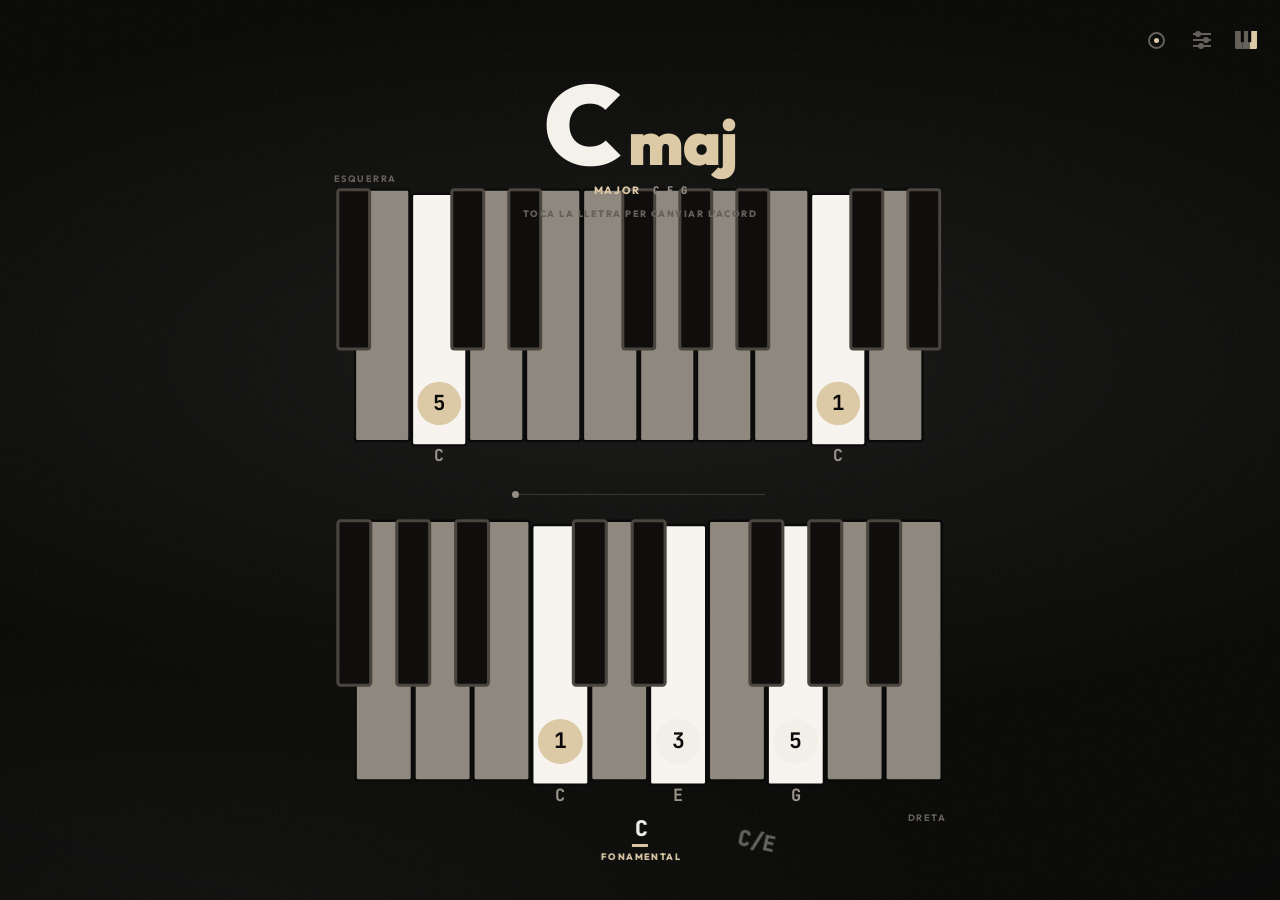
==== index.html @ fb9fd5aa "Add files via upload" ====
<!DOCTYPE html>
<html lang="ca" style="background:#060605">
<head>
<meta charset="utf-8">
<meta name="viewport" content="width=device-width, initial-scale=1, maximum-scale=1, user-scalable=no, viewport-fit=cover">
<meta name="theme-color" content="#060605">
<meta name="color-scheme" content="dark">
<meta name="description" content="Formes d'acords per a guitarra i piano, amb digitació de les dues mans. Pensat per practicar al mòbil.">
<meta name="mobile-web-app-capable" content="yes">
<meta name="apple-mobile-web-app-capable" content="yes">
<meta name="apple-mobile-web-app-title" content="Acords">
<meta name="format-detection" content="telephone=no">
<meta name="apple-mobile-web-app-status-bar-style" content="black-translucent">
<title>Acords · guitarra i piano</title>
<link rel="manifest" href="manifest.webmanifest">
<link rel="preconnect" href="https://fonts.googleapis.com">
<link rel="preconnect" href="https://fonts.gstatic.com" crossorigin>
<link rel="stylesheet" href="https://fonts.googleapis.com/css2?family=Outfit:wght@500;700;800;900&family=Fraunces:opsz,wght@9..144,600;9..144,700;9..144,900&family=Instrument+Serif:ital@0;1&family=JetBrains+Mono:wght@500;700;800&display=swap">
<link rel="icon" href="icon.svg" type="image/svg+xml">
<link rel="apple-touch-icon" href="apple-touch-icon.png">
<link rel="stylesheet" href="css/practice.css?v=65">
</head>
<body>

<div id="app"></div>

<script src="js/theory.js?v=65"></script>
<script src="js/audio.js?v=65"></script>
<script src="js/piano.js?v=65"></script>
<script src="js/fretboard.js?v=65"></script>
<script src="js/shapes.js?v=65"></script>
<script src="js/config.js?v=65"></script>
<script src="js/tools.js?v=65"></script>
<script src="js/practice.js?v=65"></script>
<script>
Config.load('data/chords.json?v=65').then(function () {
  Practice.start();
}).catch(function (err) {
  var msg = String(err && err.message ? err.message : err);
  var hint = location.protocol === 'file:'
    ? 'Estàs obrint el fitxer directament: les dades només carreguen servides per http. Engega un servidor local (python -m http.server) o puja-ho a GitHub Pages.'
    : 'Revisa data/chords.json: segurament hi ha un error de sintaxi a la darrera edició.';
  document.getElementById('app').innerHTML =
    '<div class="boot-error"><b>No s\'han pogut carregar els acords</b><span>' +
    msg.replace(/</g, '&lt;') + '</span><em>' + hint + '</em></div>';
});
</script>
<script>
/* L'app sencera fora de linia. Quan hi ha versio nova esperant, surt
   un avis petit; en tocar-lo, el relleu i recarrega. */
if ('serviceWorker' in navigator) {
  navigator.serviceWorker.register('sw.js').then(function (reg) {
    function offer(w) {
      if (!w) { return; }
      var pill = document.createElement('button');
      pill.className = 'update-pill';
      pill.type = 'button';
      pill.textContent = 'versi\u00f3 nova \u00b7 toca per actualitzar';
      pill.onclick = function () { w.postMessage('skip'); };
      document.body.appendChild(pill);
    }
    offer(reg.waiting);
    reg.addEventListener('updatefound', function () {
      var w = reg.installing;
      if (!w) { return; }
      w.addEventListener('statechange', function () {
        if (w.state === 'installed' && navigator.serviceWorker.controller) { offer(w); }
      });
    });
  }).catch(function () { /* file:// o navegador vell: res */ });
  var reloading = false;
  navigator.serviceWorker.addEventListener('controllerchange', function () {
    if (reloading) { return; }
    reloading = true;
    location.reload();
  });
}
</script>
</body>
</html>
---- css/practice.css ----
/* ============================================================
   Acords - guitarra i piano.
   Outfit en negre (900) per a l'acord, JetBrains Mono per a les
   xifres. Tipografia sobre vidre, cap caixa.

   El fons és llis: un sol negre, amb una mica més de llum al centre
   i prou. Cap vidre, cap ombra, cap costura entre seccions.

   Sistema: dos micro-rètols (58/66 per mil de rem, tracking .16em),
   beix només per a l'extensió, l'accent i allò triat.
   ============================================================ */

:root {
  --bg:    #060605;   /* el fons de tot, el pla més llunyà */
  --plane: #060605;   /* el pla que llisca: el mateix negre llis */
  --line:  #3A3733;   /* tics i punts apagats */
  --text:  #F4F1EB;
  --beige: #DCC9A6;
  --ok:    #93B478;   /* el verd d'encertar, nomes a l'oida */
  --muted: #948D83;
  --dim:   #66605A;

  --top-h: 196px;
  --pad:   14px;

  --sans:  "Outfit", system-ui, -apple-system, "Segoe UI", Roboto, sans-serif;
  --w-big:  900;   /* l'acord, la xifra de tempo, la nota de l'afinador */
  --w-caps: 800;   /* els micro-retols */
  --tight: -.03em;
  --wh-w:  118px;  /* l'ample d'una peca de la roda */
  --mono:  "JetBrains Mono", ui-monospace, "SFMono-Regular", Consolas, monospace;
}

/* ---------------- les tres lletres ----------------
   Nomes canvia la familia i el seu pes propi: Fraunces te un 900 de
   debo i Instrument Serif nomes te una regular, i posar-li negreta
   sintetica la desmuntaria. */
:root[data-font="fraunces"] {
  --sans: "Fraunces", Georgia, "Times New Roman", serif;
  --w-big: 900; --w-caps: 700; --tight: -.02em;
}
:root[data-font="instrument"] {
  --sans: "Instrument Serif", Georgia, "Times New Roman", serif;
  --w-big: 400; --w-caps: 400; --tight: -.01em;
}
:root[data-font="instrument"] .chord-name,
:root[data-font="instrument"] .wh-item b,
:root[data-font="instrument"] .mn-bpm,
:root[data-font="instrument"] .tuner-note { letter-spacing: var(--tight); }
:root[data-font="instrument"] .micro,
:root[data-font="instrument"] .kb-head span,
:root[data-font="instrument"] .wh-item span { letter-spacing: .2em; }

/* ---------------- mode clar ----------------
   Els mateixos papers, girats: paper calid, tinta negra i l'accent
   passa a ocre perque un beix clar no es llegiria sobre blanc. */
:root[data-theme="light"] {
  --bg:    #F4F1EB;
  --plane: #F4F1EB;
  --line:  #C7BFAF;
  --text:  #141210;
  --beige: #B08B3C;
  --ok:    #4F7A3C;
  --muted: #6E675C;
  --dim:   #9A9081;
}
:root[data-theme="light"] #app::before {
  background:
    radial-gradient(115% 62% at 50% 40%, rgba(255, 255, 255, .8), transparent 66%),
    radial-gradient(85% 48% at 16% 102%, rgba(255, 255, 255, .45), transparent 70%);
}
:root[data-theme="light"] #app::after {
  background:
    url("data:image/svg+xml,%3Csvg xmlns='http://www.w3.org/2000/svg' width='240' height='240'%3E%3Cfilter id='g'%3E%3CfeTurbulence type='fractalNoise' baseFrequency='.8' numOctaves='2' stitchTiles='stitch'/%3E%3CfeColorMatrix values='0 0 0 0 0 0 0 0 0 0 0 0 0 0 0 0 0 0 .05 0'/%3E%3C/filter%3E%3Crect width='240' height='240' filter='url(%23g)'/%3E%3C/svg%3E") repeat left top / 240px 240px,
    radial-gradient(135% 105% at 50% 46%, transparent 55%, rgba(31, 27, 21, .085) 100%);
}
:root[data-theme="light"] .sheet-backdrop { background: rgba(244, 241, 235, .8); }

* { box-sizing: border-box; }
::selection { background: var(--beige); color: #060605; }

html, body { height: 100%; margin: 0; overflow: hidden; }

body {
  background: var(--bg);
  color: var(--text);
  font-family: var(--sans);
  font-size: 16px;
  line-height: 1.4;
  -webkit-text-size-adjust: 100%;
  -webkit-tap-highlight-color: transparent;
  overscroll-behavior: none;
}

button {
  font-family: inherit;
  touch-action: manipulation;
  -webkit-user-select: none;
  user-select: none;
}
:focus-visible { outline: 2px solid var(--beige); outline-offset: 2px; }

#app {
  position: relative;
  height: 100vh;
  height: 100dvh;
  overflow: hidden;
  background: var(--bg);
}
/* La profunditat la fa la llum, no el color: una llum principal alta,
   un contrallum tenue baix, i les vores que cauen a fosc. Tot mate. */
#app::before {
  content: "";
  position: absolute; inset: 0; z-index: 0;
  background:
    radial-gradient(115% 62% at 50% 40%, rgba(255, 255, 255, .065), transparent 66%),
    radial-gradient(85% 48% at 16% 102%, rgba(255, 255, 255, .03), transparent 70%);
  pointer-events: none;
}
#app::after {
  content: "";
  position: absolute; inset: 0; z-index: 0;
  /* el gra fa el mate de debo: sense ell, el negre es un degradat digital */
  background:
    url("data:image/svg+xml,%3Csvg xmlns='http://www.w3.org/2000/svg' width='240' height='240'%3E%3Cfilter id='g'%3E%3CfeTurbulence type='fractalNoise' baseFrequency='.8' numOctaves='2' stitchTiles='stitch'/%3E%3CfeColorMatrix values='0 0 0 0 1 0 0 0 0 1 0 0 0 0 1 0 0 0 .045 0'/%3E%3C/filter%3E%3Crect width='240' height='240' filter='url(%23g)'/%3E%3C/svg%3E") repeat left top / 240px 240px,
    radial-gradient(135% 105% at 50% 46%, transparent 52%, rgba(0, 0, 0, .5) 100%);
  pointer-events: none;
}

/* ---------------- el plano deslizante ---------------- */
.deck {
  position: absolute; inset: 0;
  display: flex;
  overflow-x: auto; overflow-y: hidden;
  scroll-snap-type: x mandatory;
  overscroll-behavior-x: contain;
  scrollbar-width: none;
}
.deck::-webkit-scrollbar { display: none; }

.panel {
  position: relative;
  flex: 0 0 100%;
  height: 100%;
  overflow: hidden;                 /* dentro no se hace scroll: todo cabe */
  scroll-snap-align: center;
  background: transparent;          /* el fons llis de sota es veu i prou */
}
.panel-inner {
  position: relative;
  height: 100%;
  display: flex; flex-direction: column; justify-content: center; gap: 8px;
  padding: calc(var(--top-h) + 8px) var(--pad) calc(38px + env(safe-area-inset-bottom));
}
/* l'escenari: els diagrames. La roda va just a sota, dins la seccio,
   i sense arribar mai a la vora de baix */
.stage {
  flex: 1 1 auto; min-height: 0;
  display: flex; flex-direction: column; justify-content: center; gap: 8px;
}
.wheel-host { flex: none; padding-top: 14px; transition: opacity .22s ease; }
#app.deck-moving .wheel-host { opacity: 0; }

/* entrar l'acord: un fil entre els dos pianos. Arrossega i tu
   decideixes quan entra cada nota; enrere, surten. Continu i
   dissimulat: res no crida fins que el fas servir. */
.arp-host { flex: none; display: flex; justify-content: center; }
.arp { width: 100%; display: flex; justify-content: center; }
.arp-track {
  position: relative;
  width: min(250px, 68%); height: 34px;
  cursor: ew-resize;
  touch-action: none;
}
.arp-track::before {
  content: ""; position: absolute; left: 0; right: 0; top: 50%; height: 1px;
  background: var(--line);
}
.arp-fill {
  position: absolute; left: 0; top: 50%; height: 2px; margin-top: -0.5px;
  width: 0; background: var(--beige);
}
.arp-thumb {
  position: absolute; left: 0; top: 50%;
  width: 7px; height: 7px; margin: -3.5px 0 0 -3.5px;
  border-radius: 50%; background: var(--muted);
}
.arp-track:active .arp-thumb { background: var(--beige); }
.panel-inner > * { position: relative; z-index: 1; }

/* ---------------- capas fijas ---------------- */
.pinned {
  position: absolute; left: 0; right: 0; z-index: 5;
  pointer-events: none;
  transition: opacity .32s ease, filter .32s ease;
}
.pinned-inner { position: relative; z-index: 1; pointer-events: auto; }

.pinned-top { top: 0; }
.pinned-top .pinned-inner {
  position: relative;
  padding: calc(74px + env(safe-area-inset-top)) var(--pad) 14px;
  text-align: center;
}

/* practica d'oida: un anell amb el punt al mig */
.train-btn {
  position: absolute; top: calc(20px + env(safe-area-inset-top)); right: 104px;
  width: 40px; height: 40px;
  display: flex; align-items: center; justify-content: center;
  appearance: none; border: 0; background: none; cursor: pointer; padding: 0;
}
.train-btn i {
  position: relative;
  width: 17px; height: 17px; border-radius: 50%;
  border: 2px solid var(--dim);
}
.train-btn i::after {
  content: ""; position: absolute; inset: 4px;
  border-radius: 50%; background: var(--beige);
}
.train-btn:active i { border-color: var(--beige); }

/* ajustos: un mesclador petit, tres linies amb el seu boto */
.look-btn {
  position: absolute; top: calc(20px + env(safe-area-inset-top)); right: 58px;
  width: 40px; height: 40px;
  display: flex; flex-direction: column; align-items: center; justify-content: center;
  gap: 4px;
  appearance: none; border: 0; background: none; cursor: pointer; padding: 0;
}
.look-btn i {
  position: relative;
  width: 18px; height: 2px; background: var(--dim);
}
.look-btn i::after {
  content: ""; position: absolute; top: -2px;
  width: 6px; height: 6px; border-radius: 50%;
  background: var(--dim);
}
.look-btn i:nth-child(1)::after { left: 2px; }
.look-btn i:nth-child(2)::after { left: 10px; }
.look-btn i:nth-child(3)::after { left: 5px; }
.look-btn:active i, .look-btn:active i::after { background: var(--beige); }

/* la icona del pianet lliure: tres tecles, com la de l'app */
.piano-btn {
  position: absolute; top: calc(20px + env(safe-area-inset-top)); right: 12px;
  width: 44px; height: 40px;
  display: flex; align-items: center; justify-content: center;
  appearance: none; border: 0; background: none; cursor: pointer; padding: 0;
}
.piano-btn svg { width: 22px; height: 18.3px; display: block; }
.piano-btn .k-w { fill: var(--dim); }
.piano-btn .k-on { fill: var(--beige); }
.piano-btn .k-b { fill: var(--bg); }
.piano-btn .k-seam { fill: var(--bg); opacity: .5; }
.piano-btn:active .k-w { fill: var(--text); }


/* ---------------- el acorde, que es el mando ---------------- */
.chord-name {
  display: flex; align-items: baseline; justify-content: center; gap: .05em;
  margin: 0;
  font-size: clamp(4.2rem, 26vw, 7rem);
  font-weight: var(--w-big); line-height: .9; letter-spacing: -.03em;
}
.tok {
  position: relative;
  appearance: none; background: none; border: 0; padding: 0 2px;
  font: inherit; letter-spacing: inherit; color: var(--text);
  cursor: pointer;
}
/* la fundamental en blanco, la extensión en beige: cada pieza abre su panel */
.tok-root { color: var(--text); }
.tok-ext { color: var(--beige); font-size: .56em; letter-spacing: -.03em; }
.tok::after {
  content: "";
  position: absolute; left: 2px; right: 2px; bottom: .1em; height: 3px;
  background: currentColor; opacity: 0;
  transform: scaleX(.3); transform-origin: center;
  transition: opacity .18s ease, transform .18s ease;
}
.tok.active::after { opacity: .95; transform: scaleX(1); }

.chord-line {
  display: flex; align-items: center; justify-content: center; gap: 10px;
  margin: 8px 0 0;
  font-size: .66rem; font-weight: var(--w-caps); letter-spacing: .16em; text-transform: uppercase;
  color: var(--beige);
}
/* la paraula del tipus és el mando de l'extensió, sempre */
.line-ext {
  appearance: none; border: 0; background: none; cursor: pointer;
  padding: 6px 2px; margin: -6px 0;
  font: inherit; letter-spacing: inherit; text-transform: inherit;
  color: var(--beige);
  border-bottom: 2px solid transparent;
}
.line-ext { padding-bottom: 4px; }
.line-ext.active { border-bottom-color: var(--beige); }
.chord-line em {
  font-style: normal; font-family: var(--mono); font-weight: var(--w-caps);
  letter-spacing: .1em; text-transform: none; color: var(--muted);
}

/* el rètol d'estrena: fins al primer canvi d'acord */
.coach {
  margin-top: 10px;
  font-size: .58rem; font-weight: var(--w-caps); letter-spacing: .16em; text-transform: uppercase;
  color: var(--dim);
  animation: coach-in 1s ease .8s both;
}
@keyframes coach-in { from { opacity: 0; } to { opacity: 1; } }

/* ---------------- diagramas ---------------- */
.diagram { flex: 1 1 auto; min-height: 0; display: flex; justify-content: center; }
.diagram svg { width: 100%; height: 100%; }
.diagram.narrow { max-width: 420px; margin: 0 auto; }

.empty {
  flex: 1 1 auto; display: flex; flex-direction: column; justify-content: center;
  align-items: center; gap: 10px; text-align: center;
}
.empty b {
  font-size: .66rem; font-weight: var(--w-caps); letter-spacing: .16em; text-transform: uppercase;
  color: var(--beige);
}
.empty span { font-size: .82rem; color: var(--dim); max-width: 260px; }

/* un teclado por mano */
/* la caja del dibujo ya lleva su proporción exacta, así que el bloque
   se ajusta al contenido y los dos teclados quedan juntos en el centro */
.kb { flex: 0 0 auto; display: flex; flex-direction: column; gap: 2px; }
/* cada mano se rotula en su lado, como está en el teclado de verdad:
   la izquierda a la izquierda y la derecha a la derecha */
.kb-head {
  flex: none; display: flex;
  font-size: .58rem; font-weight: 700; letter-spacing: .16em; text-transform: uppercase;
  color: var(--dim);
}
.kb-head.kb-r { justify-content: flex-end; }
.kb-head.kb-l { justify-content: flex-start; }

/* ---------------- posición / inversión ---------------- */
.wheel {
  display: flex; align-items: flex-start;
  width: 100%;
  overflow-x: auto; overflow-y: hidden;
  scroll-snap-type: x mandatory;
  overscroll-behavior-x: contain;
  scrollbar-width: none;
  /* el gest de la roda es de la roda: nomes pan horitzontal, amb un
     coixi interior perque el limit fisic no coincideixi mai amb una
     peca (al limit es on el navegador cedeix el gest a la pagina) */
  touch-action: pan-x;
  padding: 2px calc(50% - var(--wh-w) / 2 + 46px) 0;
  /* les vores es fonen: se'n va abans de sortir */
  -webkit-mask-image: linear-gradient(90deg, transparent, #000 16%, #000 84%, transparent);
  mask-image: linear-gradient(90deg, transparent, #000 16%, #000 84%, transparent);
}
.wheel::-webkit-scrollbar { display: none; }

.wh-item {
  flex: 0 0 var(--wh-w); width: var(--wh-w);
  scroll-snap-align: center;
  appearance: none; border: 0; background: none; cursor: pointer; padding: 0;
  display: flex; flex-direction: column; align-items: center; gap: 11px;
  color: var(--text);
  transform-origin: 50% 560px;  /* el centre del dial, ben avall */
  will-change: transform, opacity;
}
.wh-item b {
  font-family: var(--mono); font-size: 1.35rem; font-weight: var(--w-caps);
  letter-spacing: -.02em; line-height: 1; white-space: nowrap;
}
.wh-item span {
  font-size: .58rem; font-weight: var(--w-caps); letter-spacing: .16em;
  text-transform: uppercase; color: var(--muted);
  text-align: center; line-height: 1.25;
  transition: opacity .18s ease;
}
/* els veins nomes diuen el simbol; la descripcio es de la triada */
.wh-item:not(.on) span { opacity: 0; }
.wh-item.on span { color: var(--beige); }
/* la peca triada duu el subratllat de la casa */
.wh-item.on b { position: relative; }
.wh-item.on b::after {
  content: ""; position: absolute;
  left: -.14em; right: -.02em; bottom: -7px; height: 3px;
  background: var(--beige);
}
/* flechas tipográficas: sin caja, solo el glifo */
/* ---------------- desenfoque al cambiar ---------------- */
.fx-out { animation: fx-out .13s ease-in both; will-change: filter, opacity; }
.fx-in  { animation: fx-in .34s cubic-bezier(.2,.8,.2,1) both; will-change: filter, opacity; }

@keyframes fx-out {
  from { filter: blur(0);    opacity: 1; }
  to   { filter: blur(10px); opacity: .2; }
}
@keyframes fx-in {
  from { filter: blur(10px); opacity: 0; }
  to   { filter: blur(0);    opacity: 1; }
}

/* ----------------------------------------------------------------
   el selector: tipografía sobre cristal, sin una sola caja.
   La opción elegida va en el color de su pieza del título y con el
   mismo subrayado; las demás, en gris apagado.
   ---------------------------------------------------------------- */
.sheet-wrap { position: fixed; inset: 0; z-index: 40; display: flex; }
.sheet-backdrop {
  position: absolute; inset: 0;
  background: rgba(6, 6, 5, .74);
  backdrop-filter: blur(26px) saturate(.8);
  -webkit-backdrop-filter: blur(26px) saturate(.8);
  animation: fade-in .2s ease both;
}
.sheet {
  position: relative; margin: auto; width: 100%; max-width: 480px;
  max-height: 100%; overflow-y: auto; scrollbar-width: none;
  padding: max(36px, env(safe-area-inset-top)) 22px calc(30px + env(safe-area-inset-bottom));
  text-align: center;
  animation: sheet-in .3s cubic-bezier(.2,.8,.2,1) both;
}
.sheet::-webkit-scrollbar { display: none; }
.sheet-wrap.closing .sheet { animation: sheet-out .18s ease both; }
.sheet-wrap.closing .sheet-backdrop { animation: fade-out .18s ease both; }

@keyframes fade-in  { from { opacity: 0; } to { opacity: 1; } }
@keyframes fade-out { to { opacity: 0; } }
@keyframes sheet-in {
  from { opacity: 0; filter: blur(12px); transform: scale(.97); }
  to   { opacity: 1; filter: blur(0);   transform: none; }
}
@keyframes sheet-out { to { opacity: 0; filter: blur(10px); } }

/* l'aparenca: dues seccions amb el seu retol, mateixa tipografia */
/* Els ajustos: la icona al mig d'un filet, i a sota les opcions en
   horitzontal.  ----- icona -----  */
.sheet[data-kind="look"] .grp + .grp { margin-top: 36px; }
.grp-head {
  display: flex; align-items: center; gap: 16px;
  margin-bottom: 10px;
}
.grp-head::before, .grp-head::after {
  content: ""; flex: 1 1 auto; height: 1px;
  background: var(--line);
}
.grp-icon {
  flex: none;
  font-family: var(--sans); font-size: 1.25rem; font-weight: 700;
  color: var(--dim);
}
.sheet[data-kind="look"] .opt-grid {
  display: flex; flex-wrap: wrap;
  justify-content: space-around; align-items: baseline;
  gap: 0 6px; row-gap: 2px;
  margin: 0; min-width: 0;
}
.sheet[data-kind="look"] .opt { padding: 9px 4px; }
.sheet[data-kind="look"] .opt-big { font-size: 1.1rem; white-space: nowrap; }
.sheet[data-kind="look"] .opt-grid.fonts .opt-big { font-size: 1rem; }
/* cada lletra es mostra amb la seva propia lletra */
.opt.f-outfit .opt-big { font-family: "Outfit", sans-serif; font-weight: 900; }
.opt.f-fraunces .opt-big { font-family: "Fraunces", serif; font-weight: 900; }
.opt.f-instrument .opt-big { font-family: "Instrument Serif", serif; font-weight: 400; }

.opt-grid { display: grid; gap: 14px 8px; }
.opt-grid + .opt-grid { margin-top: 22px; }
/* files sempre plenes: 6+3+3 fonamentals i 3+9+16 extensions */
.opt-grid.tier1, .opt-grid.tier2 { grid-template-columns: repeat(3, 1fr); }
.opt-grid.tier3 { grid-template-columns: repeat(4, 1fr); }

.opt {
  appearance: none; border: 0; background: none; cursor: pointer; padding: 4px 2px;
  display: flex; flex-direction: column; align-items: center; gap: 4px;
  color: var(--dim);
  font-family: var(--sans); font-weight: var(--w-big);
  animation: opt-in .32s cubic-bezier(.2,.8,.2,1) both;
  animation-delay: calc(var(--i, 0) * 14ms);
}
.opt .opt-big { line-height: 1.05; letter-spacing: -.03em; }
/* la mida diu la popularitat: com més tocat, més gran */
.opt-grid.roots.tier1 .opt-big { font-size: 2.6rem; }
.opt-grid.roots.tier2 .opt-big { font-size: 1.7rem; }
.opt-grid.roots.tier3 .opt-big { font-size: 1.2rem; }
.opt-grid.exts.tier1 .opt-big { font-size: 2.2rem; }
.opt-grid.exts.tier2 .opt-big { font-size: 1.4rem; }
.opt-grid.exts.tier3 .opt-big { font-size: .95rem; }

.opt[aria-pressed="true"] { color: var(--text); }
/* el subratllat de la casa: gruixut i amb el peu sortint per l'esquerra */
.opt[aria-pressed="true"] .opt-big { position: relative; }
.opt[aria-pressed="true"] .opt-big::after {
  content: ""; position: absolute;
  left: -.16em; right: -.02em; bottom: -9px; height: 3px;
  background: currentColor;
}
.sheet[data-kind="ext"] .opt[aria-pressed="true"] { color: var(--beige); }
.opt:active .opt-big { color: var(--text); }

@keyframes opt-in {
  from { opacity: 0; filter: blur(7px); transform: translateY(8px); }
  to   { opacity: 1; filter: blur(0);  transform: none; }
}

/* ----------------------------------------------------------------
   eines: afinador i tempo com a plans del carrusel. En arribar-hi,
   les capes fixes es dissolen amb desenfocament.
   ---------------------------------------------------------------- */
/* a les eines, les capes fixes es dissolen — i tampoc no es poden
   clicar: sense això, el títol invisible seguia obrint el selector */
#app.on-tool .pinned { opacity: 0; filter: blur(10px); }
#app.on-tool .pinned .pinned-inner { pointer-events: none; }

.tool-inner {
  position: relative;
  height: 100%;
  display: flex; flex-direction: column; justify-content: center; align-items: center;
  gap: 0;
  padding: calc(20px + env(safe-area-inset-top)) 22px calc(20px + env(safe-area-inset-bottom));
  text-align: center;
}
.tool-hint {
  margin-top: 18px; min-height: 1.2em;
  font-size: .58rem; font-weight: var(--w-caps); letter-spacing: .16em; text-transform: uppercase;
  color: var(--dim);
}

/* afinador */
.tuner-note {
  font-size: clamp(4.4rem, 30vw, 7rem);
  font-weight: var(--w-big); line-height: .9; letter-spacing: -.03em;
}
.tuner-note small {
  font-size: .3em; font-weight: 700; color: var(--muted);
  letter-spacing: 0; margin-left: .06em;
}
.tuner-note.good { color: var(--beige); }
.ticks { display: flex; justify-content: center; align-items: center; gap: 4px; margin: 28px 0 12px; }
.ticks i { width: 3px; height: 15px; background: var(--line); }
.ticks i.mid { height: 25px; background: var(--dim); }
.ticks i.on { background: var(--text); height: 25px; }
.ticks i.mid.on { background: var(--beige); }
.tuner-cents {
  font-family: var(--mono); font-size: .74rem; font-weight: 700;
  color: var(--muted); min-height: 1.2em;
}
.mic-btn {
  appearance: none; border: 0; background: none; cursor: pointer;
  margin-top: 14px; padding: 8px 4px 8px calc(4px + .18em);
  color: var(--beige);
  font-size: .66rem; font-weight: var(--w-caps); letter-spacing: .16em; text-transform: uppercase;
  border-bottom: 3px solid var(--beige);
}
.mic-btn[hidden] { display: none; }

/* ---------------- practica d'oida: la seva pantalla ---------------- */
.pr-wrap {
  position: fixed; inset: 0; z-index: 40;
  background: var(--bg);
  animation: fade-in .2s ease both;
}
.pr-wrap.closing { animation: fade-out .18s ease both; }
.pr-close { position: absolute; top: calc(10px + env(safe-area-inset-top)); left: 8px; z-index: 4; }

.pr-deck {
  position: absolute; inset: 0;
  display: flex;
  overflow-x: auto; overflow-y: hidden;
  scroll-snap-type: x mandatory;
  overscroll-behavior-x: contain;
  scrollbar-width: none;
}
.pr-deck::-webkit-scrollbar { display: none; }
.pr-panel {
  flex: 0 0 100%;
  scroll-snap-align: center;
  display: flex; flex-direction: column; justify-content: center; align-items: center;
  padding: calc(56px + env(safe-area-inset-top)) 18px calc(20px + env(safe-area-inset-bottom));
  overflow: hidden;
}

/* el titol del joc: respira un moment i s'esvaeix */
.pr-intro {
  position: absolute; inset: 0; z-index: 3;
  display: flex; flex-direction: column; justify-content: center; align-items: center; gap: 10px;
  padding: 0 34px; text-align: center;
  background: var(--bg);
  pointer-events: none;
  opacity: .96;
  transition: opacity .5s ease;
}
.pr-intro.hide { opacity: 0; }
.pr-intro b {
  font-family: var(--sans); font-size: 2rem; font-weight: var(--w-big);
  letter-spacing: -.02em; color: var(--text);
}
.pr-intro span { font-size: .82rem; color: var(--muted); max-width: 34ch; line-height: 1.5; }

.pr-name {
  min-height: 52px;
  display: flex; align-items: flex-end; justify-content: center;
  font-family: var(--sans); font-size: 2.7rem; font-weight: var(--w-big);
  letter-spacing: -.02em; line-height: 1;
  color: var(--beige);
}
.pr-name.ok { color: var(--ok); animation: ear-pop .32s cubic-bezier(.2,.8,.2,1) both; }
@keyframes ear-pop {
  from { transform: scale(.92); opacity: 0; }
  to   { transform: scale(1);  opacity: 1; }
}
.pr-panel .tool-hint { min-height: 18px; margin: 8px 0 18px; }
.pr-kb {
  width: 100%; max-width: 520px;
  display: flex; flex-direction: column; gap: 10px;
}
.pr-kb svg { width: 100%; height: auto; display: block; }
.pr-kb svg rect { transition: fill .07s linear, stroke .07s linear; }
.pr-kb svg g[data-midi] { transition: transform .09s ease; }

/* els botons: glifs i prou */
.pr-row { display: flex; align-items: center; gap: 22px; margin-top: 22px; }
.pr-btn {
  appearance: none; border: 0; background: none; cursor: pointer;
  width: 46px; height: 46px; padding: 0;
  display: flex; align-items: center; justify-content: center;
  color: var(--muted);
  font-family: var(--mono); font-size: 1.25rem; font-weight: 700;
}
.pr-btn:active { color: var(--beige); }
/* en acabar, la fletxa s'encen i creix un pel: ara mana ella */
.pr-btn.on {
  color: var(--beige);
  transform: scale(1.3);
  animation: ear-pop .32s cubic-bezier(.2,.8,.2,1) both;
}
/* l'orella: un cercle que es buida de beix mentre sona */
.pr-ear {
  position: relative;
  border: 2px solid var(--beige); border-radius: 50%;
  width: 40px; height: 40px;
  overflow: hidden;
}
.pr-ear-fill {
  position: absolute; left: 0; right: 0; bottom: 0; height: 0;
  background: var(--beige);
}
/* la nota de dins: que es vegi que aixo sona */
.pr-ear-note {
  position: relative;
  font-family: var(--mono); font-size: 1.05rem; font-weight: 700;
  color: var(--text);
  mix-blend-mode: difference;   /* clara sobre negre, fosca sobre el beix */
}
:root[data-theme="light"] .pr-ear-note { mix-blend-mode: normal; color: #141210; }
/* la meva seleccio: tres tecletes */
.pr-sel { gap: 2.5px; }
.pr-sel i { width: 4px; height: 15px; background: currentColor; }

/* tempo: el numero mana; tocar engega, arrossegar canvia */
.mn-bpm {
  appearance: none; border: 0; background: none; cursor: ns-resize; padding: 0;
  font-family: var(--sans); font-size: clamp(5rem, 36vw, 8rem);
  font-weight: var(--w-big); line-height: .9; letter-spacing: -.04em;
  color: var(--text);
  touch-action: none;
  -webkit-user-select: none; user-select: none;
}
.mn-bpm.running { color: var(--beige); }
/* el batec de cada toc del tap tempo */
.mn-bpm.tapped { animation: bpm-tap .18s ease; }
@keyframes bpm-tap {
  50% { transform: scale(1.05); color: var(--beige); }
}

/* punts del compas: rodons i ben visibles; els accents, en blanc */
.mn-beats { display: flex; justify-content: center; gap: 14px; margin: 28px 0 0; }
.mn-beats i {
  width: 15px; height: 15px; border-radius: 50%;
  background: var(--line);
  transition: transform .07s ease, background .07s ease;
}
.mn-beats i.on { background: var(--beige); transform: scale(1.35); }
.mn-beats i.one.on { background: var(--text); }

.mn-meter {
  appearance: none; border: 0; background: none; cursor: pointer;
  margin-top: 24px; padding: 6px 2px;
  font-family: var(--mono); font-size: 1rem; font-weight: 700;
  color: var(--beige);
  padding: 0 0 6px .2em;
  border-bottom: 3px solid var(--beige);
}
.opt-grid.meters.tier1 { grid-template-columns: repeat(2, 1fr); }
.opt-grid.meters.tier2 { grid-template-columns: repeat(3, 1fr); }
.opt-grid.meters.tier1 .opt-big { font-size: 2.6rem; }
.opt-grid.meters.tier2 .opt-big { font-size: 1.3rem; }

/* ---------------- pianet lliure: el mobil sencer es un piano ---------------- */
.fp-wrap {
  position: fixed; inset: 0; z-index: 40;
  background: var(--bg);
  animation: fade-in .2s ease both;
}
.fp-wrap.closing { animation: fade-out .18s ease both; }
/* el rotor es dimensiona per JS i en vertical gira 90 graus */
.fp-rotor {
  position: absolute; top: 50%; left: 50%;
  display: flex; flex-direction: column;
}
.fp-bar {
  position: relative;
  flex: none; height: 64px;
  display: flex; align-items: center; justify-content: flex-start;
  padding-left: 4px;
}
.fp-close {
  appearance: none; border: 0; background: none; cursor: pointer;
  width: 84px; height: 60px; padding: 0;
  color: var(--muted);
  font-family: var(--sans); font-size: 2.7rem; font-weight: 600; line-height: 1;
}
.fp-close:active { color: var(--beige); }
/* el nom del que sona, si el pianet el reconeix */
.fp-name {
  position: absolute; right: 18px; top: 50%; transform: translateY(-50%);
  font-family: var(--mono); font-size: .95rem; font-weight: 700;
  color: var(--beige);
}
/* El teclat es mes ample que la pantalla. Res de scroll natiu: dins
   d'un contenidor girat, el navegador arbitra els gestos en eixos de
   pantalla i es queda els tocs de les tecles. touch-action: none = cada
   toc va directe a la tecla; el despcalament es fa arrossegant per la
   franja dels Do o per l'aire de sobre/sota. */
.fp-kb {
  flex: 1 1 auto; min-height: 0;
  display: flex; align-items: center;
  overflow: hidden;
  touch-action: none;
  cursor: grab;
}
.fp-kb svg { width: auto; display: block; flex: none; }
/* la tecla s'enfonsa un pel en polsar-la */
.fp-kb svg rect, .ear-kb svg rect { transition: fill .07s linear, stroke .07s linear; }
.fp-kb svg g[data-midi], .ear-kb svg g[data-midi] { transition: transform .09s ease; }
/* on ets de les quatre octaves: nomes es veu mentre arrossegues */
.fp-pos {
  position: absolute; left: 18%; right: 18%; bottom: 9px; height: 3px;
  background: rgba(244, 241, 235, .08); border-radius: 2px;
  opacity: 0; transition: opacity .3s ease;
  pointer-events: none;
}
.fp-pos i {
  position: absolute; top: 0; height: 100%;
  background: var(--beige); border-radius: 2px;
}

/* ---------------- móvil en horizontal ---------------- */
@media (max-height: 480px) {
  /* aqui l'alcada es or, pero l'acord tambe baixa i creix: mes peca de
     la pagina que titol, nomes amb mesures d'apaisat */
  :root { --top-h: 122px; }
  .panel-inner { padding-bottom: calc(18px + env(safe-area-inset-bottom)); }
  .wheel-host { padding-top: 8px; }
  .chord-name { font-size: clamp(3.2rem, 9vh, 4rem); }
  .chord-line { display: none; }
  .pinned-top .pinned-inner { padding: calc(34px + env(safe-area-inset-top)) var(--pad) 10px; }
  .piano-btn { top: calc(10px + env(safe-area-inset-top)); }
  .look-btn { top: calc(10px + env(safe-area-inset-top)); }
  .train-btn { top: calc(10px + env(safe-area-inset-top)); }
  .kb-head { font-size: .52rem; }

  /* tot l'ample de pantalla */
  .panel-inner { max-width: none; }

  /* les dues mans, costat a costat: l'esquerra a l'esquerra,
     i el fil d'entrar l'acord a sota, d'ample sencer */
  .panel[data-ins="piano"] .stage {
    flex-direction: row; flex-wrap: wrap; align-items: center;
    gap: 10px 16px;
  }
  .panel[data-ins="piano"] .kb-slot { flex: 1 1 42%; min-width: 0; }
  .panel[data-ins="piano"] .arp-host { order: 3; flex: 1 1 100%; }
  .panel[data-ins="piano"] .kb { min-width: 0; }

  .pr-kb { max-width: min(680px, 86vw); }
  .pr-name { min-height: 40px; font-size: 2rem; }
  .pr-panel .tool-hint { margin: 4px 0 10px; }
  .pr-row { margin-top: 10px; }

  /* el mastil ajagut pot ser ben ample */
  .panel[data-ins="guitar"] .diagram.narrow { max-width: min(620px, 88vw); }
}

/* ---------------- pantallas anchas ---------------- */
@media (min-width: 760px) {
  .panel-inner { max-width: 640px; margin: 0 auto; }
  .sheet { max-width: 640px; margin: 0 auto; }
}

/* l'avis de versio nova: petit, baix, i marxa en tocar-lo */
.update-pill {
  position: fixed; left: 50%; bottom: calc(14px + env(safe-area-inset-bottom));
  transform: translateX(-50%);
  z-index: 60;
  appearance: none; border: 0; cursor: pointer;
  padding: 10px 16px;
  background: var(--text); color: var(--bg);
  font-family: var(--sans);
  font-size: .58rem; font-weight: var(--w-caps); letter-spacing: .16em; text-transform: uppercase;
  border-radius: 3px;
  animation: coach-in .6s ease .4s both;
}

.boot-error {
  height: 100%; display: flex; flex-direction: column; justify-content: center;
  align-items: center; gap: 12px; text-align: center; padding: 0 26px;
}
.boot-error b {
  font-size: .66rem; font-weight: var(--w-caps); letter-spacing: .16em; text-transform: uppercase;
  color: var(--beige);
}
.boot-error span { font-family: var(--mono); font-size: .74rem; color: var(--muted); }
.boot-error em { font-style: normal; font-size: .82rem; color: var(--dim); max-width: 340px; }

@media (prefers-reduced-motion: reduce) {
  * { animation: none !important; transition: none !important; }
}
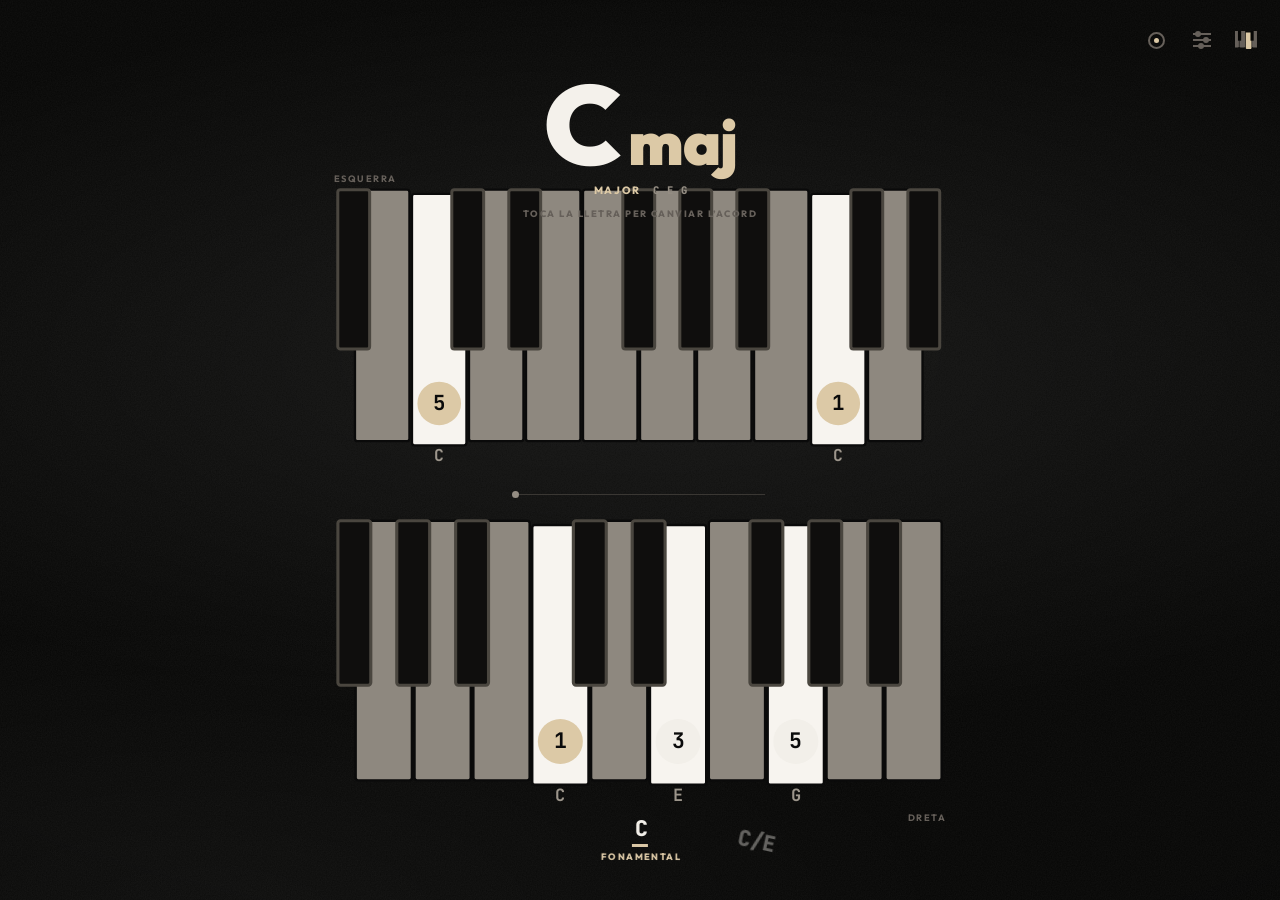
==== commit bc4dd2d1: "Add files via upload" ====
--- a/index.html
+++ b/index.html
@@ -18,22 +18,22 @@
 <link rel="stylesheet" href="https://fonts.googleapis.com/css2?family=Outfit:wght@500;700;800;900&family=Fraunces:opsz,wght@9..144,600;9..144,700;9..144,900&family=Instrument+Serif:ital@0;1&family=JetBrains+Mono:wght@500;700;800&display=swap">
 <link rel="icon" href="icon.svg" type="image/svg+xml">
 <link rel="apple-touch-icon" href="apple-touch-icon.png">
-<link rel="stylesheet" href="css/practice.css?v=65">
+<link rel="stylesheet" href="css/practice.css?v=66">
 </head>
 <body>
 
 <div id="app"></div>
 
-<script src="js/theory.js?v=65"></script>
-<script src="js/audio.js?v=65"></script>
-<script src="js/piano.js?v=65"></script>
-<script src="js/fretboard.js?v=65"></script>
-<script src="js/shapes.js?v=65"></script>
-<script src="js/config.js?v=65"></script>
-<script src="js/tools.js?v=65"></script>
-<script src="js/practice.js?v=65"></script>
+<script src="js/theory.js?v=66"></script>
+<script src="js/audio.js?v=66"></script>
+<script src="js/piano.js?v=66"></script>
+<script src="js/fretboard.js?v=66"></script>
+<script src="js/shapes.js?v=66"></script>
+<script src="js/config.js?v=66"></script>
+<script src="js/tools.js?v=66"></script>
+<script src="js/practice.js?v=66"></script>
 <script>
-Config.load('data/chords.json?v=65').then(function () {
+Config.load('data/chords.json?v=66').then(function () {
   Practice.start();
 }).catch(function (err) {
   var msg = String(err && err.message ? err.message : err);
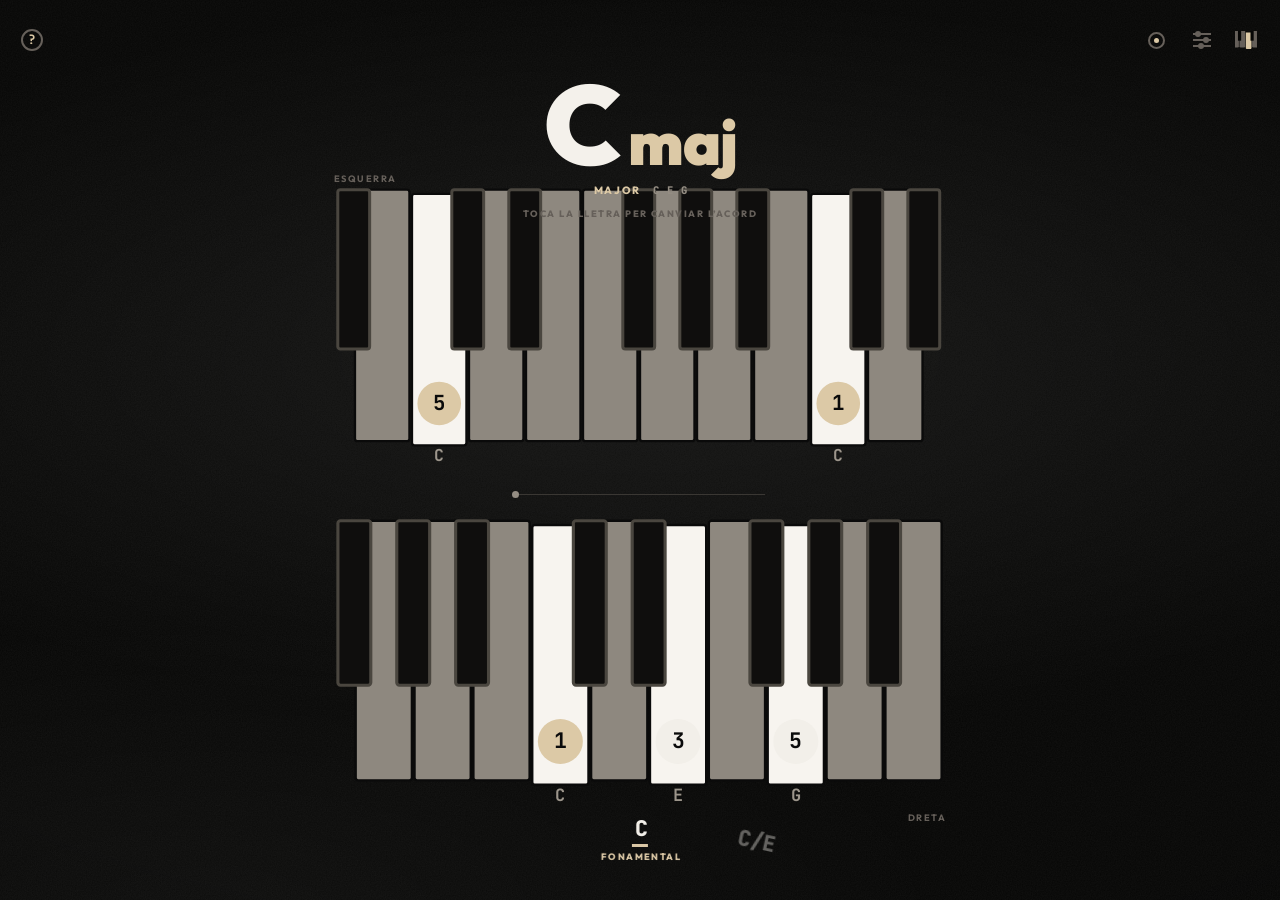
==== commit 8dc011a3: "Add files via upload" ====
--- a/index.html
+++ b/index.html
@@ -18,22 +18,22 @@
 <link rel="stylesheet" href="https://fonts.googleapis.com/css2?family=Outfit:wght@500;700;800;900&family=Fraunces:opsz,wght@9..144,600;9..144,700;9..144,900&family=Instrument+Serif:ital@0;1&family=JetBrains+Mono:wght@500;700;800&display=swap">
 <link rel="icon" href="icon.svg" type="image/svg+xml">
 <link rel="apple-touch-icon" href="apple-touch-icon.png">
-<link rel="stylesheet" href="css/practice.css?v=66">
+<link rel="stylesheet" href="css/practice.css?v=67">
 </head>
 <body>
 
 <div id="app"></div>
 
-<script src="js/theory.js?v=66"></script>
-<script src="js/audio.js?v=66"></script>
-<script src="js/piano.js?v=66"></script>
-<script src="js/fretboard.js?v=66"></script>
-<script src="js/shapes.js?v=66"></script>
-<script src="js/config.js?v=66"></script>
-<script src="js/tools.js?v=66"></script>
-<script src="js/practice.js?v=66"></script>
+<script src="js/theory.js?v=67"></script>
+<script src="js/audio.js?v=67"></script>
+<script src="js/piano.js?v=67"></script>
+<script src="js/fretboard.js?v=67"></script>
+<script src="js/shapes.js?v=67"></script>
+<script src="js/config.js?v=67"></script>
+<script src="js/tools.js?v=67"></script>
+<script src="js/practice.js?v=67"></script>
 <script>
-Config.load('data/chords.json?v=66').then(function () {
+Config.load('data/chords.json?v=67').then(function () {
   Practice.start();
 }).catch(function (err) {
   var msg = String(err && err.message ? err.message : err);
--- a/css/practice.css
+++ b/css/practice.css
@@ -202,6 +202,23 @@
   padding: calc(74px + env(safe-area-inset-top)) var(--pad) 14px;
   text-align: center;
 }
+
+/* el salt al Quinacord: l'anell amb la pregunta */
+.quina-btn {
+  position: absolute; top: calc(20px + env(safe-area-inset-top)); left: 12px;
+  width: 40px; height: 40px;
+  display: flex; align-items: center; justify-content: center;
+  text-decoration: none;
+}
+.quina-btn i {
+  width: 22px; height: 22px; border-radius: 50%;
+  border: 2px solid var(--dim);
+  display: flex; align-items: center; justify-content: center;
+  font-style: normal;
+  font-family: var(--mono); font-size: .82rem; font-weight: 700;
+  color: var(--beige);
+}
+.quina-btn:active i { border-color: var(--beige); }
 
 /* practica d'oida: un anell amb el punt al mig */
 .train-btn {
@@ -771,6 +788,7 @@
   .piano-btn { top: calc(10px + env(safe-area-inset-top)); }
   .look-btn { top: calc(10px + env(safe-area-inset-top)); }
   .train-btn { top: calc(10px + env(safe-area-inset-top)); }
+  .quina-btn { top: calc(10px + env(safe-area-inset-top)); }
   .kb-head { font-size: .52rem; }
 
   /* tot l'ample de pantalla */
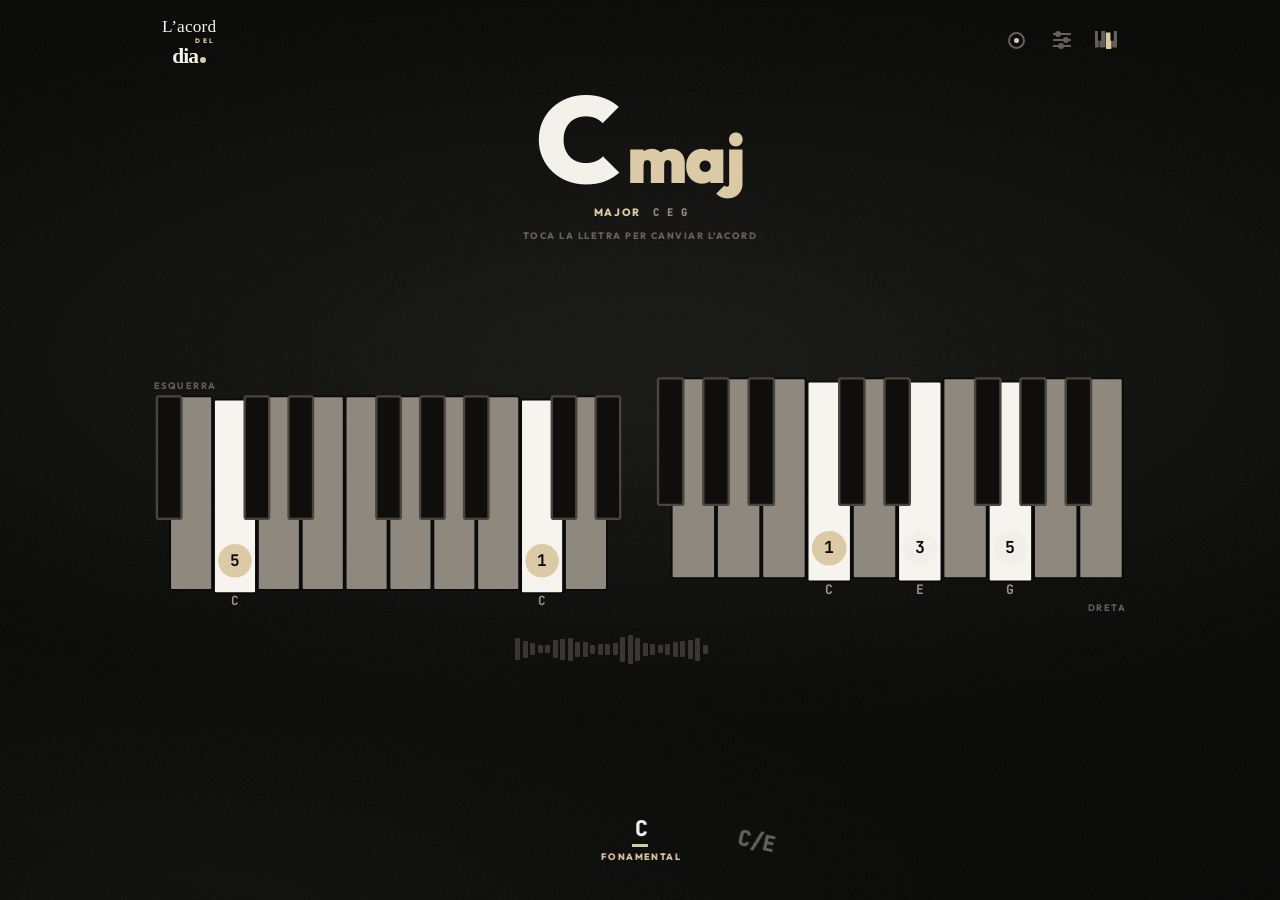
==== commit 4517df98: "Add files via upload" ====
--- a/index.html
+++ b/index.html
@@ -18,23 +18,27 @@
 <link rel="stylesheet" href="https://fonts.googleapis.com/css2?family=Outfit:wght@500;700;800;900&family=Fraunces:opsz,wght@9..144,600;9..144,700;9..144,900&family=Instrument+Serif:ital@0;1&family=JetBrains+Mono:wght@500;700;800&display=swap">
 <link rel="icon" href="icon.svg" type="image/svg+xml">
 <link rel="apple-touch-icon" href="apple-touch-icon.png">
-<link rel="stylesheet" href="css/practice.css?v=67">
+<link rel="stylesheet" href="css/practice.css?v=78">
+<link rel="stylesheet" href="css/quina.css?v=78">
 </head>
 <body>
 
 <div id="app"></div>
 
-<script src="js/theory.js?v=67"></script>
-<script src="js/audio.js?v=67"></script>
-<script src="js/piano.js?v=67"></script>
-<script src="js/fretboard.js?v=67"></script>
-<script src="js/shapes.js?v=67"></script>
-<script src="js/config.js?v=67"></script>
-<script src="js/tools.js?v=67"></script>
-<script src="js/practice.js?v=67"></script>
+<script src="js/theory.js?v=78"></script>
+<script src="js/audio.js?v=78"></script>
+<script src="js/piano.js?v=78"></script>
+<script src="js/fretboard.js?v=78"></script>
+<script src="js/shapes.js?v=78"></script>
+<script src="js/config.js?v=78"></script>
+<script src="js/tools.js?v=78"></script>
+<script src="js/practice.js?v=78"></script>
+<script src="js/quina.js?v=78"></script>
 <script>
-Config.load('data/chords.json?v=67').then(function () {
+Config.load('data/chords.json?v=78').then(function () {
   Practice.start();
+  /* els enllaços vells del joc (i el compartir) porten aquí */
+  if (location.hash === '#quina') { Quina.open(); }
 }).catch(function (err) {
   var msg = String(err && err.message ? err.message : err);
   var hint = location.protocol === 'file:'
--- a/css/practice.css
+++ b/css/practice.css
@@ -166,26 +166,23 @@
    dissimulat: res no crida fins que el fas servir. */
 .arp-host { flex: none; display: flex; justify-content: center; }
 .arp { width: 100%; display: flex; justify-content: center; }
+/* barres com d'ona d'àudio: més barres que notes, alçades a l'atzar
+   (deterministes per acord). Arrossegar-hi el dit les va omplint de
+   beix i l'acord entra nota a nota; enrere, surten. */
 .arp-track {
   position: relative;
-  width: min(250px, 68%); height: 34px;
+  width: min(250px, 64%); height: 40px;   /* la zona de toc, generosa */
+  display: flex; align-items: center; gap: 2.5px;
   cursor: ew-resize;
   touch-action: none;
 }
-.arp-track::before {
-  content: ""; position: absolute; left: 0; right: 0; top: 50%; height: 1px;
+.arp-bar {
+  flex: 1 1 0; min-width: 1.5px; max-width: 5px;
   background: var(--line);
-}
-.arp-fill {
-  position: absolute; left: 0; top: 50%; height: 2px; margin-top: -0.5px;
-  width: 0; background: var(--beige);
-}
-.arp-thumb {
-  position: absolute; left: 0; top: 50%;
-  width: 7px; height: 7px; margin: -3.5px 0 0 -3.5px;
-  border-radius: 50%; background: var(--muted);
-}
-.arp-track:active .arp-thumb { background: var(--beige); }
+  border-radius: 1px;
+  transition: background .14s ease;
+}
+.arp-bar.on { background: var(--beige); }
 .panel-inner > * { position: relative; z-index: 1; }
 
 /* ---------------- capas fijas ---------------- */
@@ -203,22 +200,46 @@
   text-align: center;
 }
 
-/* el salt al Quinacord: l'anell amb la pregunta */
+/* el salt al joc: el seu lockup, en miniatura (mateixes tres lletres,
+   sempre les de la casa, triï el que triï l'usuari per a l'app) */
 .quina-btn {
-  position: absolute; top: calc(20px + env(safe-area-inset-top)); left: 12px;
-  width: 40px; height: 40px;
-  display: flex; align-items: center; justify-content: center;
-  text-decoration: none;
-}
-.quina-btn i {
-  width: 22px; height: 22px; border-radius: 50%;
-  border: 2px solid var(--dim);
-  display: flex; align-items: center; justify-content: center;
-  font-style: normal;
-  font-family: var(--mono); font-size: .82rem; font-weight: 700;
+  position: absolute; top: calc(12px + env(safe-area-inset-top)); left: 14px;
+  appearance: none; border: 0; background: none; cursor: pointer;
+  padding: 6px 8px;
+  display: block;
+}
+.quina-btn .qm {
+  display: flex; flex-direction: column;
+  width: fit-content;
+  line-height: 1;
+}
+.quina-btn .qm i { display: block; font-style: normal; }
+.quina-btn .qm1 {
+  text-align: left;
+  font-family: "Instrument Serif", Georgia, serif; font-style: italic;
+  font-size: 1.08rem; font-weight: 400; letter-spacing: .01em;
+  color: var(--text);
+}
+.quina-btn .qm2 {
+  text-align: right;
+  margin: .4em 0 .34em; padding-right: .06em;
+  font-family: "Outfit", system-ui, sans-serif;
+  font-size: .4rem; font-weight: 800;
+  letter-spacing: .4em; text-indent: .4em; text-transform: uppercase;
   color: var(--beige);
 }
-.quina-btn:active i { border-color: var(--beige); }
+.quina-btn .qm3 {
+  text-align: center;
+  font-family: "Fraunces", Georgia, serif;
+  font-size: 1.34rem; font-weight: 900; letter-spacing: -.04em;
+  color: var(--text);
+}
+.qm-dot {
+  display: inline-block; text-decoration: none;
+  width: .3em; height: .3em; margin-left: .07em;
+  border-radius: 50%; background: var(--beige);
+}
+.quina-btn:active .qm1, .quina-btn:active .qm3 { color: var(--beige); }
 
 /* practica d'oida: un anell amb el punt al mig */
 .train-btn {
@@ -737,9 +758,10 @@
 .fp-close {
   appearance: none; border: 0; background: none; cursor: pointer;
   width: 84px; height: 60px; padding: 0;
+  display: flex; align-items: center; justify-content: center;
   color: var(--muted);
-  font-family: var(--sans); font-size: 2.7rem; font-weight: 600; line-height: 1;
-}
+}
+.fp-close svg { width: 34px; height: 25px; display: block; }
 .fp-close:active { color: var(--beige); }
 /* el nom del que sona, si el pianet el reconeix */
 .fp-name {
@@ -798,6 +820,7 @@
      i el fil d'entrar l'acord a sota, d'ample sencer */
   .panel[data-ins="piano"] .stage {
     flex-direction: row; flex-wrap: wrap; align-items: center;
+    align-content: center;
     gap: 10px 16px;
   }
   .panel[data-ins="piano"] .kb-slot { flex: 1 1 42%; min-width: 0; }
@@ -813,10 +836,44 @@
   .panel[data-ins="guitar"] .diagram.narrow { max-width: min(620px, 88vw); }
 }
 
-/* ---------------- pantallas anchas ---------------- */
+/* ---------------- pantallas anchas ----------------
+   Les mesures del mòbil no es toquen: aquí només es redistribueix.
+   Un MARC de contingut limita l'amplada i els botons de cantonada
+   s'hi alineen (a 1440px les cantonades del navegador queden a un
+   pam del contingut i tot semblava escampat). */
 @media (min-width: 760px) {
   .panel-inner { max-width: 640px; margin: 0 auto; }
-  .sheet { max-width: 640px; margin: 0 auto; }
+  .pinned-top .pinned-inner { max-width: 640px; margin: 0 auto; }
+  .sheet { max-width: 560px; margin: 0 auto; }
+}
+
+/* escriptori de debò: més marc, l'acord respira i el piano posa
+   les dues mans costat a costat, com el piano de veritat */
+@media (min-width: 900px) and (min-height: 481px) {
+  :root { --top-h: 244px; }
+  .panel-inner { max-width: 1000px; padding-top: calc(var(--top-h) + 16px); }
+  .pinned-top .pinned-inner { max-width: 1000px; }
+  .pinned-top .pinned-inner { padding-top: calc(84px + env(safe-area-inset-top)); }
+  .chord-name { font-size: clamp(5.2rem, 9.5vw, 7.6rem); }
+  .chord-line { margin-top: 12px; }
+
+  .panel[data-ins="piano"] .stage {
+    flex-direction: row; flex-wrap: wrap; align-items: center;
+    align-content: center;   /* sense això, les files es reparteixen l'alçada i queda un buit */
+    gap: 14px 30px;
+  }
+  .panel[data-ins="piano"] .kb-slot { flex: 1 1 42%; min-width: 0; }
+  .panel[data-ins="piano"] .arp-host { order: 3; flex: 1 1 100%; }
+  .panel[data-ins="piano"] .kb { min-width: 0; }
+
+  .diagram.narrow { max-width: 470px; }
+  .wheel-host { padding-top: 22px; }
+
+  /* la pràctica i el pianet, dins el mateix marc. El teclat també
+     es limita per alçada: dues mans + botons han de cabre sempre */
+  .pr-kb { max-width: min(720px, 68vh); }
+  .pr-name { font-size: 3rem; }
+  .pr-row { margin-top: 30px; }
 }
 
 /* l'avis de versio nova: petit, baix, i marxa en tocar-lo */
--- a/css/quina.css
+++ b/css/quina.css
@@ -0,0 +1,271 @@
+/* ============================================================
+   Quinacord — L'acord del dia, com a capa DINS l'app.
+   Mateixa casa: el fons mat amb gra, microcaps, el subratllat,
+   les mateixes entrades i sortides que el pianet i la pràctica.
+   Els colors vénen dels tokens de l'app (i giren amb el tema);
+   les lletres del lockup són pròpies: la identitat del joc no
+   canvia encara que l'usuari triï una altra lletra per a l'app.
+   ============================================================ */
+
+.q-wrap {
+  position: fixed; inset: 0; z-index: 40;
+  background: var(--bg);
+  animation: fade-in .2s ease both;
+  /* la identitat tipogràfica del joc, fixa */
+  --sans:  "Outfit", system-ui, -apple-system, "Segoe UI", Roboto, sans-serif;
+  --fraun: "Fraunces", Georgia, serif;
+  --instr: "Instrument Serif", Georgia, serif;
+  --w-big:  900;
+  --w-caps: 800;
+  --bad: #A65B4B;
+  font-family: var(--sans);
+}
+:root[data-theme="light"] .q-wrap { --bad: #9E4A38; }
+.q-wrap.closing { animation: fade-out .18s ease both; }
+
+/* el fons de l'app, exacte: llum principal, contrallum, vinyeta i gra */
+.q {
+  position: relative;
+  height: 100%;
+  display: flex; flex-direction: column;
+  padding: calc(10px + env(safe-area-inset-top)) 18px calc(14px + env(safe-area-inset-bottom));
+  overflow: hidden;
+}
+.q::before {
+  content: ""; position: absolute; inset: 0; z-index: 0; pointer-events: none;
+  background:
+    url("data:image/svg+xml,%3Csvg xmlns='http://www.w3.org/2000/svg' width='240' height='240'%3E%3Cfilter id='g'%3E%3CfeTurbulence type='fractalNoise' baseFrequency='.8' numOctaves='2' stitchTiles='stitch'/%3E%3CfeColorMatrix values='0 0 0 0 1 0 0 0 0 1 0 0 0 0 1 0 0 0 .045 0'/%3E%3C/filter%3E%3Crect width='240' height='240' filter='url(%23g)'/%3E%3C/svg%3E") repeat left top / 240px 240px,
+    radial-gradient(115% 62% at 50% 26%, rgba(255, 255, 255, .07), transparent 66%),
+    radial-gradient(85% 48% at 16% 102%, rgba(255, 255, 255, .03), transparent 70%),
+    radial-gradient(135% 105% at 50% 46%, transparent 52%, rgba(0, 0, 0, .5) 100%);
+}
+:root[data-theme="light"] .q::before {
+  background:
+    url("data:image/svg+xml,%3Csvg xmlns='http://www.w3.org/2000/svg' width='240' height='240'%3E%3Cfilter id='g'%3E%3CfeTurbulence type='fractalNoise' baseFrequency='.8' numOctaves='2' stitchTiles='stitch'/%3E%3CfeColorMatrix values='0 0 0 0 0 0 0 0 0 0 0 0 0 0 0 0 0 0 .05 0'/%3E%3C/filter%3E%3Crect width='240' height='240' filter='url(%23g)'/%3E%3C/svg%3E") repeat left top / 240px 240px,
+    radial-gradient(115% 62% at 50% 26%, rgba(255, 255, 255, .8), transparent 66%),
+    radial-gradient(85% 48% at 16% 102%, rgba(255, 255, 255, .45), transparent 70%),
+    radial-gradient(135% 105% at 50% 46%, transparent 55%, rgba(31, 27, 21, .085) 100%);
+}
+.q > * { position: relative; z-index: 1; }
+
+/* ----------------------------------------------------------------
+   El titol es un lockup compost, no tres linies soltes:
+
+        L'acord          <- Instrument, italica, esquerra del bloc
+                DEL      <- Outfit microcaps beix, dreta del bloc
+          dia.           <- Fraunces 900, el mes gran; el punt escolta
+
+   El BLOC es centra com una unitat a la meitat superior; les
+   alineacions internes son deliberades. En acabar, s'esvaeix.
+   ---------------------------------------------------------------- */
+.q-title {
+  flex: 1 1 auto; min-height: 0;
+  margin: 0;
+  padding-top: calc(56px + env(safe-area-inset-top));
+  display: flex; flex-direction: column; justify-content: center; align-items: center;
+  transition: opacity .45s ease;
+  animation: q-in .55s cubic-bezier(.2, .8, .2, 1) .05s both;
+  /* el bloc passa per sobre de la fletxa: que no li mengi els tocs */
+  pointer-events: none;
+}
+.q-title .q-dot { pointer-events: auto; }
+@keyframes q-in {
+  from { filter: blur(10px); opacity: 0; }
+  to   { filter: blur(0); opacity: 1; }
+}
+.q-wrap.acabat .q-title { opacity: 0; pointer-events: none; }
+
+.q-lock {
+  display: flex; flex-direction: column;
+  width: fit-content;
+}
+.q-title .t1 {
+  display: block; text-align: left;
+  font-family: var(--instr); font-style: italic; font-weight: 400;
+  font-size: clamp(3.1rem, 16vw, 4.4rem);
+  letter-spacing: .01em; line-height: 1;
+  color: var(--text);
+}
+.q-title .t2 {
+  display: block; text-align: right;
+  margin: .55em 0 .4em;
+  padding-right: .1em;
+  font-size: clamp(.95rem, 4.4vw, 1.25rem);
+  font-weight: var(--w-caps); letter-spacing: .46em; text-transform: uppercase;
+  text-indent: .46em;   /* compensa el tracking del final de linia */
+  color: var(--beige);
+}
+.q-title .t3 {
+  display: block; text-align: center;
+  margin-top: -.04em;
+  font-family: var(--fraun);
+  font-size: clamp(4.8rem, 25vw, 6.8rem);
+  font-weight: var(--w-big); letter-spacing: -.04em; line-height: .82;
+  color: var(--text);
+}
+
+/* el punt de "dia." es el boto d'escoltar: ple en repos, es buida
+   mentre sona, es reomple en callar */
+.q-dot {
+  position: relative;
+  display: inline-block;
+  appearance: none; border: 0; background: none; cursor: pointer; padding: 0;
+  font: inherit;   /* sense aixo, el boto va a 13px i el punt surt nan */
+  width: .3em; height: .3em;
+  margin-left: .09em;
+  vertical-align: baseline;
+  top: .06em;   /* arran de la base i amb aire: punt, no medalla */
+}
+.q-dot::after {   /* zona de toc generosa, invisible */
+  content: ""; position: absolute; inset: -14px;
+}
+.q-dot-c {
+  position: absolute; inset: 0;
+  border-radius: 50%;
+  overflow: hidden;
+  display: block;
+  isolation: isolate;
+}
+/* la nota de dins: es veu que el punt sona */
+.q-dot-n {
+  position: absolute; inset: 9%;
+  width: 82%; height: 82%;
+  color: var(--text);
+  mix-blend-mode: difference;
+}
+:root[data-theme="light"] .q-dot-n { mix-blend-mode: normal; color: #141210; }
+.q-dot-c i {
+  position: absolute; left: 0; right: 0; bottom: 0; height: 100%;
+  background: var(--beige);
+}
+
+/* L'estrena en dues fases. El coach SEMPRE reserva el seu lloc
+   (visibility, no display) i les fletxes son absolutes: el titol no
+   es mou mai, hi hagi coach, no n'hi hagi, o canvii de fase. */
+.q-coach {
+  /* nomes assenyala: cap toc es seu (les fletxes tapaven el punt) */
+  pointer-events: none;
+  position: relative;
+  display: block;
+  width: 100%;
+  height: 96px;
+  margin-top: 18px;
+  animation: q-coach-in 1s ease .9s both;
+}
+.q-coach[hidden] { visibility: hidden; }
+.q-coach b {
+  position: absolute; left: 50%; top: 30px;
+  transform: translateX(-50%);
+  white-space: nowrap;
+  font-weight: var(--w-caps);
+  font-size: .58rem; letter-spacing: .16em; text-transform: uppercase;
+  color: var(--dim);
+}
+.q-arr { position: absolute; color: var(--beige); opacity: .8; }
+.q-arr[hidden] { display: none; }
+/* la del punt: viu al pla de la capa (fora del titol, que duu filter)
+   i el JS la clava sota el punt de debo, punta cap amunt */
+.q .q-arr-dot {
+  left: calc(50% + 40px); top: 34%;   /* per si el JS no pot mesurar */
+  width: 48px; height: 58px;   /* prou curta per no trepitjar el retol */
+  z-index: 2;
+  animation: q-coach-in 1s ease .9s both;
+}
+/* la del piano: sota el retol, baixant amb la punta cap avall */
+.q-arr-kb {
+  left: calc(50% - 18px); top: 48px;
+  width: 34px; height: 66px;
+}
+@keyframes q-coach-in {
+  from { opacity: 0; }
+  to   { opacity: 1; }
+}
+
+/* ---------------- enrere: la fletxa de la casa ---------------- */
+.q-back {
+  position: absolute; top: calc(6px + env(safe-area-inset-top)); left: 8px;
+  width: 76px; height: 56px;
+  appearance: none; border: 0; background: none; cursor: pointer; padding: 0;
+  display: flex; align-items: center; justify-content: center;
+  color: var(--muted);
+  z-index: 5;
+}
+.q-back svg { width: 34px; height: 25px; display: block; }
+.q-back:active { color: var(--beige); }
+
+/* ---------------- l'escenari ---------------- */
+.q-stage {
+  animation: q-in .55s cubic-bezier(.2, .8, .2, 1) .16s both;
+  margin-bottom: max(3.5vh, 16px);
+  flex: none;
+  width: 100%; max-width: 520px;
+  align-self: center;
+  display: flex; flex-direction: column; align-items: center; justify-content: center;
+  gap: 10px;
+  padding: 8px 0;
+}
+.q-name {
+  min-height: 56px;
+  display: flex; align-items: flex-end;
+  font-size: 3rem; font-weight: var(--w-big); letter-spacing: -.02em; line-height: 1;
+  color: var(--beige);
+}
+.q-name.ok { color: var(--ok); animation: q-pop .32s cubic-bezier(.2,.8,.2,1) both; }
+@keyframes q-pop {
+  from { transform: scale(.92); opacity: 0; }
+  to   { transform: scale(1); opacity: 1; }
+}
+
+.q-kb { width: 100%; display: flex; flex-direction: column; gap: 12px; }
+.q-kb svg { width: 100%; height: auto; display: block; }
+.q-kb svg rect { transition: fill .07s linear, stroke .07s linear; }
+.q-kb svg g[data-midi] { transition: transform .09s ease; }
+.q-kb .q-shake { animation: q-shake .22s ease; }
+@keyframes q-shake {
+  25% { transform: translateX(-2.5px); }
+  75% { transform: translateX(2.5px); }
+}
+
+/* ---------------- la fila de sota ---------------- */
+.q-row { display: flex; align-items: center; gap: 22px; margin-top: 8px; min-height: 8px; }
+
+.q-done { display: flex; align-items: center; gap: 14px; }
+.q-done[hidden] { display: none; }
+.q-share {
+  appearance: none; border: 0; cursor: pointer;
+  padding: 10px 16px;
+  background: var(--text); color: var(--bg);
+  font-size: .6rem; font-weight: var(--w-caps); letter-spacing: .16em; text-transform: uppercase;
+  border-radius: 3px;
+}
+.q-share:active { background: var(--beige); }
+/* seguir jugant: bloc beix, parella del comparteix */
+.q-more {
+  appearance: none; border: 0; cursor: pointer;
+  padding: 10px 16px;
+  background: var(--beige); color: #060605;
+  font-size: .6rem; font-weight: var(--w-caps); letter-spacing: .16em; text-transform: uppercase;
+  border-radius: 3px;
+}
+.q-more:active { background: var(--text); }
+
+/* apaisat: tot en una fila, teclat d'una tirada */
+@media (max-height: 480px) {
+  .q { padding-top: calc(6px + env(safe-area-inset-top)); }
+  .q-title { padding-top: 6px; }
+  .q-lock { flex-direction: row; align-items: baseline; gap: 10px; }
+  .q-title .t1 { font-size: 1.3rem; }
+  .q-title .t2 { margin: 0; font-size: .62rem; letter-spacing: .3em; text-indent: 0; }
+  .q-title .t3 { margin-top: 0; font-size: 1.7rem; }
+  .q-stage { gap: 8px; max-width: 640px; }
+  .q-name { min-height: 34px; font-size: 1.9rem; }
+  .q-row { margin-top: 2px; min-height: 38px; }
+}
+
+/* pantalla gran: el teclat d'una tirada i mes ample; el lockup
+   no creix mes (els clamp ja el limiten), guanya aire */
+@media (min-width: 900px) and (min-height: 481px) {
+  .q-stage { max-width: 760px; margin-bottom: max(6vh, 28px); }
+  .q-title { padding-top: 24px; }
+  .q-coach { height: 110px; }
+}
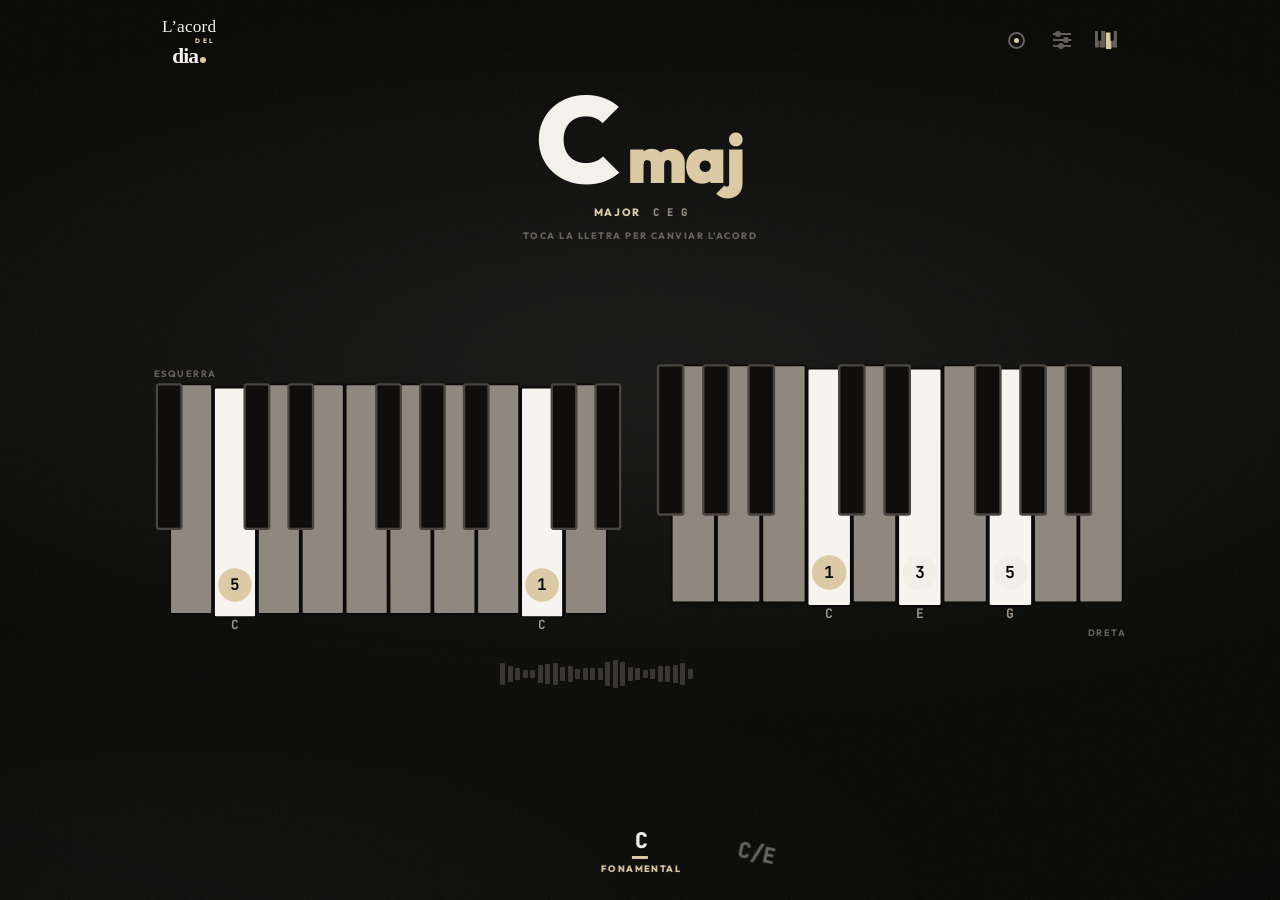
==== commit 4dea2e3b: "Add files via upload" ====
--- a/index.html
+++ b/index.html
@@ -18,24 +18,25 @@
 <link rel="stylesheet" href="https://fonts.googleapis.com/css2?family=Outfit:wght@500;700;800;900&family=Fraunces:opsz,wght@9..144,600;9..144,700;9..144,900&family=Instrument+Serif:ital@0;1&family=JetBrains+Mono:wght@500;700;800&display=swap">
 <link rel="icon" href="icon.svg" type="image/svg+xml">
 <link rel="apple-touch-icon" href="apple-touch-icon.png">
-<link rel="stylesheet" href="css/practice.css?v=78">
-<link rel="stylesheet" href="css/quina.css?v=78">
+<link rel="stylesheet" href="css/practice.css?v=88">
+<link rel="stylesheet" href="css/quina.css?v=88">
 </head>
 <body>
 
 <div id="app"></div>
 
-<script src="js/theory.js?v=78"></script>
-<script src="js/audio.js?v=78"></script>
-<script src="js/piano.js?v=78"></script>
-<script src="js/fretboard.js?v=78"></script>
-<script src="js/shapes.js?v=78"></script>
-<script src="js/config.js?v=78"></script>
-<script src="js/tools.js?v=78"></script>
-<script src="js/practice.js?v=78"></script>
-<script src="js/quina.js?v=78"></script>
+<script src="js/theory.js?v=88"></script>
+<script src="js/audio.js?v=88"></script>
+<script src="js/piano.js?v=88"></script>
+<script src="js/fretboard.js?v=88"></script>
+<script src="js/shapes.js?v=88"></script>
+<script src="js/config.js?v=88"></script>
+<script src="js/tools.js?v=88"></script>
+<script src="js/cercle.js?v=88"></script>
+<script src="js/practice.js?v=88"></script>
+<script src="js/quina.js?v=88"></script>
 <script>
-Config.load('data/chords.json?v=78').then(function () {
+Config.load('data/chords.json?v=88').then(function () {
   Practice.start();
   /* els enllaços vells del joc (i el compartir) porten aquí */
   if (location.hash === '#quina') { Quina.open(); }
--- a/css/practice.css
+++ b/css/practice.css
@@ -24,32 +24,14 @@
   --pad:   14px;
 
   --sans:  "Outfit", system-ui, -apple-system, "Segoe UI", Roboto, sans-serif;
+  --fraun: "Fraunces", Georgia, serif;              /* la veu de la musica */
+  --instr: "Instrument Serif", Georgia, serif;      /* la veu que xiuxiueja */
   --w-big:  900;   /* l'acord, la xifra de tempo, la nota de l'afinador */
   --w-caps: 800;   /* els micro-retols */
   --tight: -.03em;
   --wh-w:  118px;  /* l'ample d'una peca de la roda */
   --mono:  "JetBrains Mono", ui-monospace, "SFMono-Regular", Consolas, monospace;
 }
-
-/* ---------------- les tres lletres ----------------
-   Nomes canvia la familia i el seu pes propi: Fraunces te un 900 de
-   debo i Instrument Serif nomes te una regular, i posar-li negreta
-   sintetica la desmuntaria. */
-:root[data-font="fraunces"] {
-  --sans: "Fraunces", Georgia, "Times New Roman", serif;
-  --w-big: 900; --w-caps: 700; --tight: -.02em;
-}
-:root[data-font="instrument"] {
-  --sans: "Instrument Serif", Georgia, "Times New Roman", serif;
-  --w-big: 400; --w-caps: 400; --tight: -.01em;
-}
-:root[data-font="instrument"] .chord-name,
-:root[data-font="instrument"] .wh-item b,
-:root[data-font="instrument"] .mn-bpm,
-:root[data-font="instrument"] .tuner-note { letter-spacing: var(--tight); }
-:root[data-font="instrument"] .micro,
-:root[data-font="instrument"] .kb-head span,
-:root[data-font="instrument"] .wh-item span { letter-spacing: .2em; }
 
 /* ---------------- mode clar ----------------
    Els mateixos papers, girats: paper calid, tinta negra i l'accent
@@ -150,15 +132,15 @@
   position: relative;
   height: 100%;
   display: flex; flex-direction: column; justify-content: center; gap: 8px;
-  padding: calc(var(--top-h) + 8px) var(--pad) calc(38px + env(safe-area-inset-bottom));
+  padding: calc(var(--top-h) + 8px) var(--pad) calc(26px + env(safe-area-inset-bottom));
 }
 /* l'escenari: els diagrames. La roda va just a sota, dins la seccio,
    i sense arribar mai a la vora de baix */
 .stage {
   flex: 1 1 auto; min-height: 0;
-  display: flex; flex-direction: column; justify-content: center; gap: 8px;
-}
-.wheel-host { flex: none; padding-top: 14px; transition: opacity .22s ease; }
+  display: flex; flex-direction: column; justify-content: center; gap: 12px;
+}
+.wheel-host { flex: none; padding-top: 10px; transition: opacity .22s ease; }
 #app.deck-moving .wheel-host { opacity: 0; }
 
 /* entrar l'acord: un fil entre els dos pianos. Arrossega i tu
@@ -171,7 +153,7 @@
    beix i l'acord entra nota a nota; enrere, surten. */
 .arp-track {
   position: relative;
-  width: min(250px, 64%); height: 40px;   /* la zona de toc, generosa */
+  width: min(280px, 72%); height: 40px;   /* la zona de toc, generosa */
   display: flex; align-items: center; gap: 2.5px;
   cursor: ew-resize;
   touch-action: none;
@@ -354,7 +336,7 @@
 /* ---------------- diagramas ---------------- */
 .diagram { flex: 1 1 auto; min-height: 0; display: flex; justify-content: center; }
 .diagram svg { width: 100%; height: 100%; }
-.diagram.narrow { max-width: 420px; margin: 0 auto; }
+.diagram.narrow { max-width: min(440px, 100%); margin: 0 auto; }
 
 .empty {
   flex: 1 1 auto; display: flex; flex-direction: column; justify-content: center;
@@ -501,9 +483,6 @@
 .sheet[data-kind="look"] .opt-big { font-size: 1.1rem; white-space: nowrap; }
 .sheet[data-kind="look"] .opt-grid.fonts .opt-big { font-size: 1rem; }
 /* cada lletra es mostra amb la seva propia lletra */
-.opt.f-outfit .opt-big { font-family: "Outfit", sans-serif; font-weight: 900; }
-.opt.f-fraunces .opt-big { font-family: "Fraunces", serif; font-weight: 900; }
-.opt.f-instrument .opt-big { font-family: "Instrument Serif", serif; font-weight: 400; }
 
 .opt-grid { display: grid; gap: 14px 8px; }
 .opt-grid + .opt-grid { margin-top: 22px; }
@@ -552,6 +531,20 @@
    clicar: sense això, el títol invisible seguia obrint el selector */
 #app.on-tool .pinned { opacity: 0; filter: blur(10px); }
 #app.on-tool .pinned .pinned-inner { pointer-events: none; }
+
+/* afinador i tempo: un sol pla, partit per la meitat, amb un filet */
+.tools-split {
+  height: 100%;
+  display: flex; flex-direction: column;
+}
+.tools-split .tool-inner { flex: 1 1 50%; min-height: 0; height: auto; }
+.tools-split .tool-inner + .tool-inner { border-top: 1px solid var(--line); }
+.tools-split .tool-inner[data-tool="tuner"] {
+  padding-bottom: 24px;
+}
+.tools-split .tool-inner[data-tool="metronome"] {
+  padding-top: 24px;
+}
 
 .tool-inner {
   position: relative;
@@ -652,7 +645,7 @@
 }
 .pr-panel .tool-hint { min-height: 18px; margin: 8px 0 18px; }
 .pr-kb {
-  width: 100%; max-width: 520px;
+  width: 100%; max-width: min(520px, 62vh);
   display: flex; flex-direction: column; gap: 10px;
 }
 .pr-kb svg { width: 100%; height: auto; display: block; }
@@ -796,6 +789,321 @@
   position: absolute; top: 0; height: 100%;
   background: var(--beige); border-radius: 2px;
 }
+
+/* ---------------- el cercle de quintes ----------------
+   Una bruixola, no un poster: el cercle es dibuixa sencer pero
+   nomes se'n veu l'arc de dalt, ben gran; la resta llisca fora de
+   la finestra i les vores es fonen, com a la roda. L'ANELL GIRA
+   (girar es transposar) i el marc de la familia es queda quiet a
+   dalt, amb la tonalitat sempre al mig. */
+.cf {
+  flex: 1 1 auto; min-height: 0;
+  width: 100%;
+  display: flex; flex-direction: column; align-items: center; justify-content: flex-end;
+  gap: 8px;
+}
+.cf svg {
+  width: min(100%, 520px);
+  display: block;
+  flex: none;
+  margin-bottom: -12px;   /* la bruixola, ben avall: neix de la vora */
+  touch-action: none;
+  -webkit-mask-image: linear-gradient(90deg, transparent, #000 20%, #000 80%, transparent);
+  mask-image: linear-gradient(90deg, transparent, #000 20%, #000 80%, transparent);
+}
+/* mentre el dit (o l'embranzida) mana, cap transicio: la roda es teva */
+.cf svg[data-grab] .cf-ring,
+.cf svg[data-grab] .cf-cell text { transition: none; }
+/* la roda sencera: la progressio es retira i el cercle es veu tot */
+.cf.full { justify-content: center; }
+.cf.full svg {
+  width: min(92%, 56vh, 520px);
+  margin-bottom: 0;
+  -webkit-mask-image: none;
+  mask-image: none;
+}
+.cf.full .cf-seq, .cf.full .cf-coach { display: none; }
+.cf-zoom { cursor: pointer; }
+.cf-zoom-ln[hidden] { display: none; }   /* l'atribut hidden no val per a SVG sense això */
+.cf-zoom-ln {
+  fill: none;
+  stroke: var(--beige); stroke-width: 2; stroke-linecap: round; stroke-linejoin: round;
+}
+.cf-zoom:active .cf-zoom-ln { stroke: var(--text); }
+/* l'anell gira; les lletres es contragiren i queden sempre dretes */
+.cf-ring {
+  transform-origin: 200px 200px;
+  transition: transform .6s cubic-bezier(.2, .8, .2, 1);
+}
+.cf-cell { cursor: pointer; }
+.cf-cell path {
+  fill: rgba(244, 241, 235, .02);
+  stroke: var(--line); stroke-width: 1;
+  transition: fill .2s ease, stroke .2s ease;
+}
+.cf-cell text {
+  fill: var(--dim);
+  font-family: var(--sans); font-weight: var(--w-caps);
+  transform-box: fill-box; transform-origin: center;
+  transition: fill .2s ease, transform .6s cubic-bezier(.2, .8, .2, 1);
+  pointer-events: none;
+  user-select: none; -webkit-user-select: none;
+}
+.cf-cell .cf-num { letter-spacing: .06em; fill: transparent; }
+/* els menors, en italica: la veu que xiuxiueja */
+.cf-cell .cf-num.min { font-family: var(--instr); font-style: italic; font-weight: 400; }
+/* la marca de cada grau: el peu del IV, l'espurna del V, el sostre del iii */
+.cf-deco {
+  fill: none;
+  stroke: transparent; stroke-width: 1.4; stroke-linecap: round;
+  pointer-events: none;
+  transform-box: fill-box; transform-origin: center;
+  transition: transform .6s cubic-bezier(.2, .8, .2, 1);
+}
+.cf-cell.fam .cf-deco { stroke: var(--beige); }
+.cf-cell.fam .cf-deco.star { fill: var(--beige); stroke: none; }
+.cf-deco[hidden] { display: none; }
+.cf-cell.ton .cf-deco { stroke: #060605; }
+.cf-cell.ton .cf-deco.star { fill: #060605; stroke: none; }
+.cf-cell.fam path { fill: rgba(244, 241, 235, .05); }
+.cf-cell.fam .cf-name { fill: var(--text); }
+.cf-cell.fam .cf-num { fill: var(--beige); }
+.cf-cell.ton path { fill: var(--beige); stroke: var(--beige); }
+.cf-cell.ton .cf-name, .cf-cell.ton .cf-num { fill: #060605; }
+.cf-cell.now path { stroke: var(--beige); stroke-width: 1.8; }
+.cf-cell:active path { stroke: var(--text); }
+/* el punt de la sequencia, a cada casella apuntada */
+.cf-seqdot { fill: transparent; transition: fill .2s ease; }
+.cf-cell.seq .cf-seqdot { fill: var(--beige); }
+.cf-cell.ton.seq .cf-seqdot { fill: #060605; }
+.cf-frame {
+  fill: none;
+  stroke: var(--beige); stroke-width: 1.8; stroke-linejoin: round;
+  opacity: .9;
+  pointer-events: none;
+}
+.cf-sym {
+  fill: var(--text);
+  font-family: var(--fraun); font-weight: var(--w-big);
+  font-size: 30px; letter-spacing: -.02em;
+  pointer-events: none;
+}
+.cf-coach {
+  flex: none;
+  font-size: .58rem; font-weight: var(--w-caps); letter-spacing: .16em; text-transform: uppercase;
+  color: var(--dim);
+  text-align: center;
+  animation: coach-in 1s ease .6s both;
+}
+.cf-coach[hidden] { display: none; }
+
+/* la roda d'acords, a dalt i BEN GRAN: l'espai que sobra és seu.
+   Girar el dial la reescriu en la tonalitat nova; tocar-ne un obre
+   la fitxa (o el treu, mentre s'està creant) */
+.cf-seq {
+  position: relative;   /* la creueta va al racó, absoluta: no descentra */
+  flex: 1 1 auto;
+  min-height: 84px;
+  width: 100%; max-width: 100%;
+  display: flex; flex-direction: column; align-items: center; justify-content: center;
+  gap: 12px;
+  padding: 0 6px;
+}
+/* la roda te tota la meitat de dalt: com menys acords, mes grans.
+   La mida viu a --chip i cada quantitat te la seva distribucio. */
+.cf-chips {
+  display: flex; flex-wrap: wrap; align-items: center; justify-content: center;
+  gap: 6px 22px;
+  max-width: 100%;
+  --chip: 2rem;
+}
+.cf-chips.n1 { --chip: 4rem; }
+.cf-chips.n2 { --chip: 3.4rem; gap: 6px 44px; }
+.cf-chips.n3 { --chip: 2.9rem; gap: 6px 36px; }
+.cf-chips.n4 {
+  --chip: 2.9rem;
+  display: grid; grid-template-columns: repeat(2, auto);
+  justify-content: center; justify-items: center;
+  gap: 10px 56px;
+}
+.cf-chips.n5, .cf-chips.n6 {
+  --chip: 2.4rem;
+  display: grid; grid-template-columns: repeat(3, auto);
+  justify-content: center; justify-items: center;
+  gap: 10px 40px;
+}
+.cf-chips.n7, .cf-chips.n8 {
+  --chip: 2.1rem;
+  display: grid; grid-template-columns: repeat(4, auto);
+  justify-content: center; justify-items: center;
+  gap: 10px 30px;
+}
+.cf-ctrl {
+  display: flex; flex-direction: column; align-items: center; justify-content: center;
+  gap: 14px;
+  margin-top: 10px;
+}
+.cf-chip {
+  appearance: none; border: 0; background: none; cursor: pointer;
+  padding: 6px 2px;
+  display: flex; flex-direction: column; align-items: center; gap: 6px;
+}
+.cf-chip b {
+  font-weight: var(--w-big); font-size: var(--chip, 2rem); letter-spacing: -.02em;
+  color: var(--text); line-height: 1;
+}
+.cf-chip span {
+  font-size: calc(var(--chip, 2rem) * .34); line-height: 1;
+}
+
+/* el full de progressions d'exemple: el cifrat gran, el nom petit */
+.sheet.progs { display: flex; flex-direction: column; gap: 4px; text-align: left; }
+.prog-row {
+  appearance: none; border: 0; background: none; cursor: pointer;
+  padding: 14px 6px;
+  display: flex; flex-direction: column; align-items: flex-start; gap: 6px;
+  animation: opt-in .32s cubic-bezier(.2,.8,.2,1) both;
+  animation-delay: calc(var(--i, 0) * 24ms);
+}
+.prog-row b {
+  font-family: var(--fraun); font-weight: 700;
+  font-size: 1.25rem; letter-spacing: .04em; line-height: 1;
+  color: var(--text);
+}
+.prog-row span {
+  font-size: .58rem; font-weight: var(--w-caps); letter-spacing: .16em; text-transform: uppercase;
+  color: var(--beige);
+}
+.prog-row:active b { color: var(--beige); }
+
+/* ---------------- la inscripcio llatina dels graus ----------------
+   Majors en rodona (Fraunces); menors en italica (Instrument).
+   Cada grau, la seva marca — vegeu ESTIL.md. */
+.grau {
+  position: relative;
+  font-family: var(--fraun); font-weight: 700; font-style: normal;
+  letter-spacing: .05em;
+  color: var(--beige);
+}
+.grau.min {
+  font-family: var(--instr); font-style: italic; font-weight: 400;
+  letter-spacing: .02em;
+}
+.grau.g-vi { opacity: .75; }                     /* la llum trista */
+.grau.g-iii {                                    /* tres germans, un sostre */
+  text-decoration: overline;
+  text-decoration-color: var(--beige);
+  text-decoration-thickness: 1px;
+}
+.grau.g-iv::after {                              /* el peu de la casa */
+  content: ""; position: absolute;
+  left: -.06em; right: -.02em; bottom: -3px; height: 1.5px;
+  background: var(--beige);
+}
+.grau.g-v::after {                               /* l'espurna, dibuixada */
+  content: "";
+  position: absolute; top: -.5em; right: -.85em;
+  width: .55em; height: .55em;
+  background: currentColor;
+  -webkit-mask: url("data:image/svg+xml,%3Csvg xmlns='http://www.w3.org/2000/svg' viewBox='0 0 24 24'%3E%3Cpath d='M12 0 L15 9 L24 12 L15 15 L12 24 L9 15 L0 12 L9 9 Z'/%3E%3C/svg%3E") center / contain no-repeat;
+  mask: url("data:image/svg+xml,%3Csvg xmlns='http://www.w3.org/2000/svg' viewBox='0 0 24 24'%3E%3Cpath d='M12 0 L15 9 L24 12 L15 15 L12 24 L9 15 L0 12 L9 9 Z'/%3E%3C/svg%3E") center / contain no-repeat;
+}
+.cf-chip.fora span { color: var(--dim); }
+.cf-chip:active b { color: var(--beige); }
+/* creant la roda: els xips es poden treure */
+.cf-chip.rec b { border-bottom: 1px dashed var(--dim); padding-bottom: 2px; }
+.cf-hint {
+  font-family: var(--instr); font-style: italic; font-weight: 400;
+  font-size: 1.35rem; letter-spacing: .01em; text-transform: none;
+  color: var(--muted);
+  padding: 6px 0;
+}
+/* com el boto de compartir del joc: un bloc, sol i centrat */
+.cf-round, .cf-done {
+  appearance: none; border: 0; cursor: pointer;
+  padding: 10px 16px;
+  background: var(--text); color: var(--bg);
+  font-size: .6rem; font-weight: var(--w-caps); letter-spacing: .16em; text-transform: uppercase;
+  border-radius: 3px;
+}
+.cf-done { background: var(--beige); color: #060605; }
+.cf-round.fosc { background: none; color: var(--beige); border: 1px solid var(--line); }
+.cf-round:active, .cf-done:active { background: var(--beige); color: #060605; }
+.cf-round.fosc:active { background: none; color: var(--text); border-color: var(--beige); }
+.cf-clear {
+  position: absolute; right: 2px; top: 2px;
+  appearance: none; border: 0; background: none; cursor: pointer;
+  padding: 10px;
+  color: var(--dim); font-size: 1.05rem; line-height: 1;
+}
+.cf-clear:active { color: var(--beige); }
+
+/* a dalt de la roda: COM ES TOCA l'acord viu, no el seu nom.
+   El format de l'app en petit, amb el canvi guitarra/piano. */
+.panel[data-ins="cercle"] .panel-inner { padding-top: calc(64px + env(safe-area-inset-top)); }
+.cfp {
+  width: 100%;
+  display: flex; flex-direction: column; gap: 14px;
+}
+/* la fitxa de com es toca: GRAN, que es vegi de debo */
+.sheet.card { position: relative; display: flex; flex-direction: column; gap: 16px; }
+.card-x {
+  position: absolute; top: 6px; right: 2px; z-index: 2;
+  width: 48px; height: 48px;
+  appearance: none; border: 0; background: none; cursor: pointer; padding: 0;
+  display: flex; align-items: center; justify-content: center;
+  color: var(--muted);
+}
+.card-x svg { width: 17px; height: 17px; display: block; }
+.card-x:active { color: var(--beige); }
+.sheet.card .cfp-sym { font-size: 2.6rem; }
+.sheet.card .cfp-kbs { flex-direction: column; gap: 12px; }
+.sheet.card .cfp-kbs .kb { width: 100%; }
+.sheet.card .cfp-gtr { height: min(46vh, 380px); }
+.sheet.card .cfp-gtr .diagram.narrow { max-width: 260px; }
+/* l'extensió, com a peça del nom: fonamental blanca, sufix beix */
+.cfp-ext { font-style: normal; font-size: .55em; color: var(--beige); letter-spacing: -.02em; }
+/* les extensions per personalitzar l'acord de la ronda */
+.card-exts { margin-top: 8px; }
+.sheet.card .opt-grid.tier1 .opt-big { font-size: 1.5rem; }
+.cfp-head { display: flex; align-items: baseline; gap: 10px; }
+.cfp-sym {
+  font-size: 1.7rem; font-weight: var(--w-big); letter-spacing: -.03em;
+  line-height: 1; color: var(--text);
+}
+.cfp-deg {
+  display: flex; align-items: baseline; gap: 8px;
+  font-size: .55rem; font-weight: var(--w-caps); letter-spacing: .16em;
+  text-transform: uppercase; color: var(--beige);
+}
+.cfp-deg .grau { font-size: 1rem; text-transform: none; letter-spacing: .05em; }
+.cfp-fn {
+  font-family: var(--instr); font-style: italic; font-weight: 400;
+  font-size: .85rem; letter-spacing: .01em; text-transform: none;
+  color: var(--beige);
+}
+.cfp-sw { margin-left: auto; display: flex; gap: 14px; }
+.cfp-ins {
+  appearance: none; border: 0; background: none; cursor: pointer;
+  padding: 4px 0 3px;
+  font-size: .55rem; font-weight: var(--w-caps); letter-spacing: .16em; text-transform: uppercase;
+  color: var(--dim);
+  border-bottom: 2px solid transparent;
+}
+.cfp-ins.on { color: var(--beige); border-bottom-color: var(--beige); }
+.cfp-kbs { display: flex; align-items: flex-start; gap: 12px; }
+.cfp-kbs .kb { flex: 1 1 0; min-width: 0; }
+.cfp-gtr { height: 148px; display: flex; justify-content: center; }
+.cfp-gtr .diagram.narrow { max-width: 150px; }
+
+:root[data-theme="light"] .cf-cell path { fill: rgba(20, 18, 16, .028); }
+:root[data-theme="light"] .cf-cell.fam path { fill: rgba(20, 18, 16, .055); }
+:root[data-theme="light"] .cf-cell.ton path { fill: var(--beige); stroke: var(--beige); }
+:root[data-theme="light"] .cf-cell.ton .cf-name,
+:root[data-theme="light"] .cf-cell.ton .cf-num { fill: #F4F1EB; }
+:root[data-theme="light"] .cf-cell.ton.seq .cf-seqdot { fill: #F4F1EB; }
+:root[data-theme="light"] .cf-cell.ton .cf-deco { stroke: #F4F1EB; }
+:root[data-theme="light"] .cf-cell.ton .cf-deco.star { fill: #F4F1EB; stroke: none; }
 
 /* ---------------- móvil en horizontal ---------------- */
 @media (max-height: 480px) {
@@ -834,6 +1142,21 @@
 
   /* el mastil ajagut pot ser ben ample */
   .panel[data-ins="guitar"] .diagram.narrow { max-width: min(620px, 88vw); }
+
+  /* eines en apaisat: costat a costat */
+  .tools-split { flex-direction: row; }
+  .tools-split .tool-inner { flex: 1 1 50%; min-width: 0; }
+  .tools-split .tool-inner + .tool-inner { border-top: 0; border-left: 1px solid var(--line); }
+
+  /* el cercle, en apaisat: com-es-toca a l'esquerra, el dial a la
+     dreta, que en columna no hi cabrien */
+  .panel[data-ins="cercle"] .panel-inner { padding-top: calc(10px + env(safe-area-inset-top)); }
+  .cf { gap: 6px; }
+  .cf svg { width: min(100%, calc((100vh - 118px) * 1.32)); }
+  .cf-seq { min-height: 34px; flex: none; gap: 2px 16px; }
+  .cf-chip b { font-size: 1.2rem; }
+  .cf-hint, .cf-round, .cf-done { font-size: .58rem; }
+  .cf-coach { display: none; }
 }
 
 /* ---------------- pantallas anchas ----------------
@@ -848,8 +1171,10 @@
 }
 
 /* escriptori de debò: més marc, l'acord respira i el piano posa
-   les dues mans costat a costat, com el piano de veritat */
-@media (min-width: 900px) and (min-height: 481px) {
+   les dues mans costat a costat, com el piano de veritat.
+   Només en apaisat: en una tauleta vertical, les mans una sobre
+   l'altra omplen millor la pàgina. */
+@media (min-width: 900px) and (min-height: 481px) and (orientation: landscape) {
   :root { --top-h: 244px; }
   .panel-inner { max-width: 1000px; padding-top: calc(var(--top-h) + 16px); }
   .pinned-top .pinned-inner { max-width: 1000px; }
--- a/css/quina.css
+++ b/css/quina.css
@@ -61,7 +61,10 @@
 .q-title {
   flex: 1 1 auto; min-height: 0;
   margin: 0;
-  padding-top: calc(56px + env(safe-area-inset-top));
+  /* el punt d'escoltar ha de guanyar SEMPRE el toc, encara que el
+     lockup desbordi sobre l'escenari en pantalles baixes */
+  position: relative; z-index: 2;
+  padding-top: calc(min(56px, 5vh) + env(safe-area-inset-top));
   display: flex; flex-direction: column; justify-content: center; align-items: center;
   transition: opacity .45s ease;
   animation: q-in .55s cubic-bezier(.2, .8, .2, 1) .05s both;
@@ -82,7 +85,7 @@
 .q-title .t1 {
   display: block; text-align: left;
   font-family: var(--instr); font-style: italic; font-weight: 400;
-  font-size: clamp(3.1rem, 16vw, 4.4rem);
+  font-size: clamp(2.2rem, min(16vw, 6.5vh), 4.4rem);
   letter-spacing: .01em; line-height: 1;
   color: var(--text);
 }
@@ -90,7 +93,7 @@
   display: block; text-align: right;
   margin: .55em 0 .4em;
   padding-right: .1em;
-  font-size: clamp(.95rem, 4.4vw, 1.25rem);
+  font-size: clamp(.8rem, min(4.4vw, 2.1vh), 1.25rem);
   font-weight: var(--w-caps); letter-spacing: .46em; text-transform: uppercase;
   text-indent: .46em;   /* compensa el tracking del final de linia */
   color: var(--beige);
@@ -99,7 +102,7 @@
   display: block; text-align: center;
   margin-top: -.04em;
   font-family: var(--fraun);
-  font-size: clamp(4.8rem, 25vw, 6.8rem);
+  font-size: clamp(3.2rem, min(25vw, 10vh), 6.8rem);
   font-weight: var(--w-big); letter-spacing: -.04em; line-height: .82;
   color: var(--text);
 }
@@ -148,8 +151,8 @@
   position: relative;
   display: block;
   width: 100%;
-  height: 96px;
-  margin-top: 18px;
+  height: min(96px, 10vh);
+  margin-top: min(18px, 2vh);
   animation: q-coach-in 1s ease .9s both;
 }
 .q-coach[hidden] { visibility: hidden; }
@@ -205,7 +208,7 @@
   padding: 8px 0;
 }
 .q-name {
-  min-height: 56px;
+  min-height: min(56px, 6.5vh);
   display: flex; align-items: flex-end;
   font-size: 3rem; font-weight: var(--w-big); letter-spacing: -.02em; line-height: 1;
   color: var(--beige);
@@ -217,7 +220,11 @@
 }
 
 .q-kb { width: 100%; display: flex; flex-direction: column; gap: 12px; }
-.q-kb svg { width: 100%; height: auto; display: block; }
+.q-kb svg {
+  width: 100%; height: auto; display: block;
+  /* en pantalles curtes, el teclat cedeix: el titol no es retalla mai */
+  max-height: 24vh;
+}
 .q-kb svg rect { transition: fill .07s linear, stroke .07s linear; }
 .q-kb svg g[data-midi] { transition: transform .09s ease; }
 .q-kb .q-shake { animation: q-shake .22s ease; }
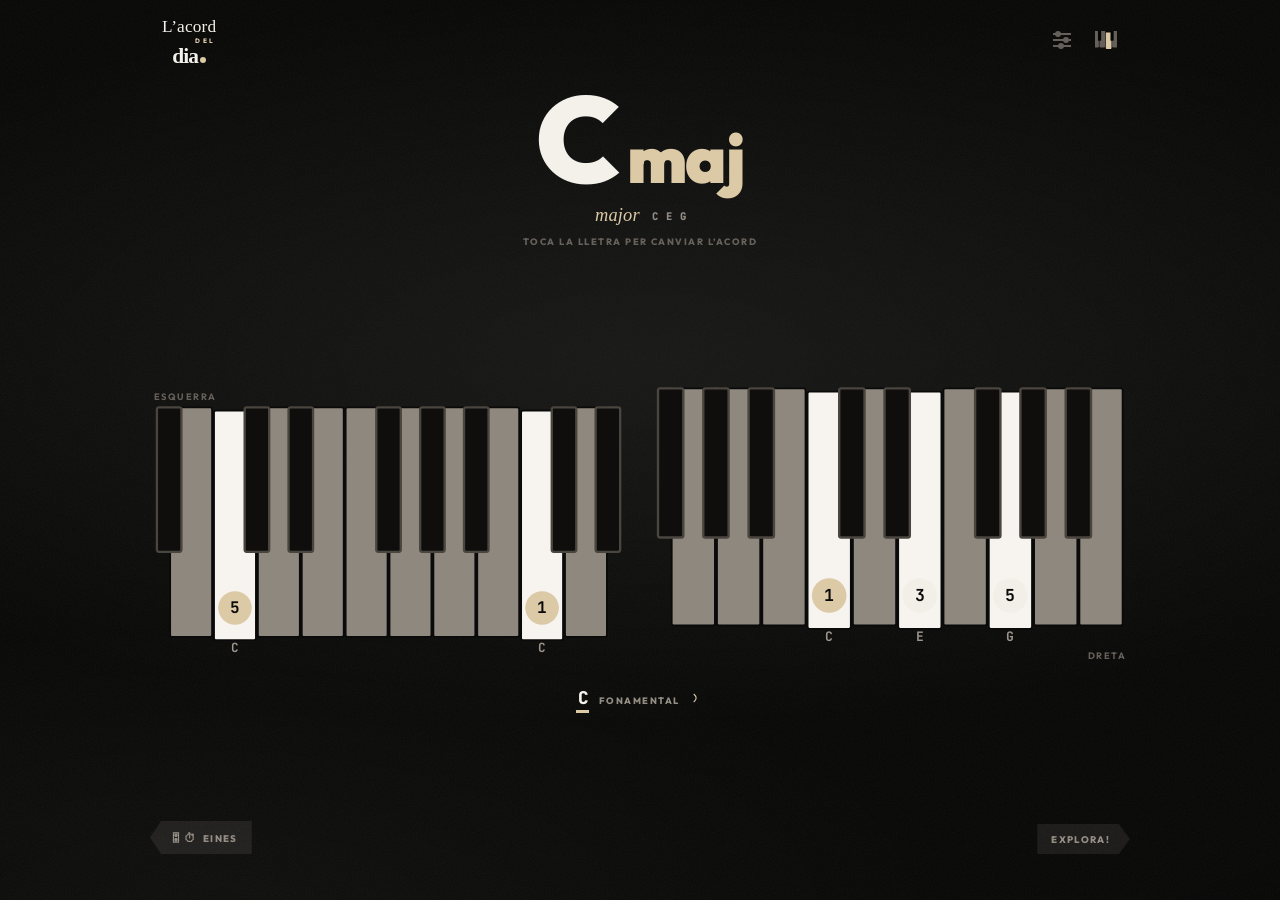
==== commit e1774a24: "Add files via upload" ====
--- a/index.html
+++ b/index.html
@@ -2,7 +2,7 @@
 <html lang="ca" style="background:#060605">
 <head>
 <meta charset="utf-8">
-<meta name="viewport" content="width=device-width, initial-scale=1, maximum-scale=1, user-scalable=no, viewport-fit=cover">
+<meta name="viewport" content="width=device-width, initial-scale=1, maximum-scale=1, user-scalable=no, viewport-fit=cover, interactive-widget=resizes-content">
 <meta name="theme-color" content="#060605">
 <meta name="color-scheme" content="dark">
 <meta name="description" content="Formes d'acords per a guitarra i piano, amb digitació de les dues mans. Pensat per practicar al mòbil.">
@@ -18,27 +18,27 @@
 <link rel="stylesheet" href="https://fonts.googleapis.com/css2?family=Outfit:wght@500;700;800;900&family=Fraunces:opsz,wght@9..144,600;9..144,700;9..144,900&family=Instrument+Serif:ital@0;1&family=JetBrains+Mono:wght@500;700;800&display=swap">
 <link rel="icon" href="icon.svg" type="image/svg+xml">
 <link rel="apple-touch-icon" href="apple-touch-icon.png">
-<link rel="stylesheet" href="css/practice.css?v=88">
-<link rel="stylesheet" href="css/quina.css?v=88">
+<link rel="stylesheet" href="css/practice.css?v=98">
+<link rel="stylesheet" href="css/quina.css?v=98">
 </head>
 <body>
 
 <div id="app"></div>
 
-<script src="js/theory.js?v=88"></script>
-<script src="js/audio.js?v=88"></script>
-<script src="js/piano.js?v=88"></script>
-<script src="js/fretboard.js?v=88"></script>
-<script src="js/shapes.js?v=88"></script>
-<script src="js/config.js?v=88"></script>
-<script src="js/tools.js?v=88"></script>
-<script src="js/cercle.js?v=88"></script>
-<script src="js/practice.js?v=88"></script>
-<script src="js/quina.js?v=88"></script>
+<script src="js/theory.js?v=98"></script>
+<script src="js/audio.js?v=98"></script>
+<script src="js/piano.js?v=98"></script>
+<script src="js/fretboard.js?v=98"></script>
+<script src="js/shapes.js?v=98"></script>
+<script src="js/config.js?v=98"></script>
+<script src="js/tools.js?v=98"></script>
+<script src="js/cercle.js?v=98"></script>
+<script src="js/practice.js?v=98"></script>
+<script src="js/quina.js?v=98"></script>
 <script>
-Config.load('data/chords.json?v=88').then(function () {
+Config.load('data/chords.json?v=98').then(function () {
   Practice.start();
-  /* els enllaços vells del joc (i el compartir) porten aquí */
+  /* els enllaços del joc porten aquí */
   if (location.hash === '#quina') { Quina.open(); }
 }).catch(function (err) {
   var msg = String(err && err.message ? err.message : err);
--- a/css/practice.css
+++ b/css/practice.css
@@ -140,31 +140,9 @@
   flex: 1 1 auto; min-height: 0;
   display: flex; flex-direction: column; justify-content: center; gap: 12px;
 }
-.wheel-host { flex: none; padding-top: 10px; transition: opacity .22s ease; }
+.wheel-host { flex: none; padding-top: 8px; transition: opacity .22s ease; }
 #app.deck-moving .wheel-host { opacity: 0; }
 
-/* entrar l'acord: un fil entre els dos pianos. Arrossega i tu
-   decideixes quan entra cada nota; enrere, surten. Continu i
-   dissimulat: res no crida fins que el fas servir. */
-.arp-host { flex: none; display: flex; justify-content: center; }
-.arp { width: 100%; display: flex; justify-content: center; }
-/* barres com d'ona d'àudio: més barres que notes, alçades a l'atzar
-   (deterministes per acord). Arrossegar-hi el dit les va omplint de
-   beix i l'acord entra nota a nota; enrere, surten. */
-.arp-track {
-  position: relative;
-  width: min(280px, 72%); height: 40px;   /* la zona de toc, generosa */
-  display: flex; align-items: center; gap: 2.5px;
-  cursor: ew-resize;
-  touch-action: none;
-}
-.arp-bar {
-  flex: 1 1 0; min-width: 1.5px; max-width: 5px;
-  background: var(--line);
-  border-radius: 1px;
-  transition: background .14s ease;
-}
-.arp-bar.on { background: var(--beige); }
 .panel-inner > * { position: relative; z-index: 1; }
 
 /* ---------------- capas fijas ---------------- */
@@ -182,8 +160,10 @@
   text-align: center;
 }
 
-/* el salt al joc: el seu lockup, en miniatura (mateixes tres lletres,
-   sempre les de la casa, triï el que triï l'usuari per a l'app) */
+
+
+/* el salt al joc: el seu lockup, en miniatura (sempre les tres
+   lletres de la casa) */
 .quina-btn {
   position: absolute; top: calc(12px + env(safe-area-inset-top)); left: 14px;
   appearance: none; border: 0; background: none; cursor: pointer;
@@ -198,7 +178,7 @@
 .quina-btn .qm i { display: block; font-style: normal; }
 .quina-btn .qm1 {
   text-align: left;
-  font-family: "Instrument Serif", Georgia, serif; font-style: italic;
+  font-family: var(--instr); font-style: italic;
   font-size: 1.08rem; font-weight: 400; letter-spacing: .01em;
   color: var(--text);
 }
@@ -212,7 +192,7 @@
 }
 .quina-btn .qm3 {
   text-align: center;
-  font-family: "Fraunces", Georgia, serif;
+  font-family: var(--fraun);
   font-size: 1.34rem; font-weight: 900; letter-spacing: -.04em;
   color: var(--text);
 }
@@ -222,24 +202,6 @@
   border-radius: 50%; background: var(--beige);
 }
 .quina-btn:active .qm1, .quina-btn:active .qm3 { color: var(--beige); }
-
-/* practica d'oida: un anell amb el punt al mig */
-.train-btn {
-  position: absolute; top: calc(20px + env(safe-area-inset-top)); right: 104px;
-  width: 40px; height: 40px;
-  display: flex; align-items: center; justify-content: center;
-  appearance: none; border: 0; background: none; cursor: pointer; padding: 0;
-}
-.train-btn i {
-  position: relative;
-  width: 17px; height: 17px; border-radius: 50%;
-  border: 2px solid var(--dim);
-}
-.train-btn i::after {
-  content: ""; position: absolute; inset: 4px;
-  border-radius: 50%; background: var(--beige);
-}
-.train-btn:active i { border-color: var(--beige); }
 
 /* ajustos: un mesclador petit, tres linies amb el seu boto */
 .look-btn {
@@ -313,7 +275,8 @@
 .line-ext {
   appearance: none; border: 0; background: none; cursor: pointer;
   padding: 6px 2px; margin: -6px 0;
-  font: inherit; letter-spacing: inherit; text-transform: inherit;
+  font-family: var(--instr); font-style: italic; font-weight: 400;
+  font-size: 1.15rem; letter-spacing: .01em; text-transform: none;
   color: var(--beige);
   border-bottom: 2px solid transparent;
 }
@@ -545,6 +508,22 @@
 .tools-split .tool-inner[data-tool="metronome"] {
   padding-top: 24px;
 }
+/* les pistes de les eines, en la veu que xiuxiueja */
+.tool-inner[data-tool="tuner"] .tool-hint {
+  font-family: var(--instr); font-style: italic; font-weight: 400;
+  font-size: 1.1rem; letter-spacing: .01em; text-transform: none;
+  color: var(--muted);
+}
+.mn-line { display: flex; align-items: baseline; justify-content: center; gap: 10px; }
+.mn-unit {
+  font-family: var(--instr); font-style: italic; font-weight: 400;
+  font-size: 1.3rem; color: var(--beige);
+}
+.mn-hint {
+  margin-top: 26px;
+  font-family: var(--instr); font-style: italic; font-weight: 400;
+  font-size: 1rem; color: var(--dim);
+}
 
 .tool-inner {
   position: relative;
@@ -746,8 +725,21 @@
   position: relative;
   flex: none; height: 64px;
   display: flex; align-items: center; justify-content: flex-start;
-  padding-left: 4px;
-}
+  padding: 0 8px 0 4px;
+}
+/* l'ordre visual: fletxa | nom | silenci (el DOM porta el nom primer) */
+.fp-bar .fp-close { order: -1; flex: none; }
+.fp-bar .fp-mute { order: 2; }
+.fp-mute {
+  appearance: none; border: 0; background: none; cursor: pointer;
+  flex: none;
+  padding: 10px 12px;
+  font-size: .66rem; font-weight: var(--w-caps); letter-spacing: .16em; text-transform: uppercase;
+  color: var(--beige);
+  border-bottom: 2px solid var(--beige);
+}
+.fp-mute[hidden] { display: none; }
+.fp-mute:active { color: var(--text); border-bottom-color: var(--text); }
 .fp-close {
   appearance: none; border: 0; background: none; cursor: pointer;
   width: 84px; height: 60px; padding: 0;
@@ -758,7 +750,11 @@
 .fp-close:active { color: var(--beige); }
 /* el nom del que sona, si el pianet el reconeix */
 .fp-name {
-  position: absolute; right: 18px; top: 50%; transform: translateY(-50%);
+  /* al mig de la barra i flexible: aixi ni la fletxa ni el silenci
+     no es mouen mai quan l'altre apareix o canvia */
+  flex: 1 1 auto;
+  text-align: center;
+  margin: 0 8px;
   font-family: var(--mono); font-size: .95rem; font-weight: 700;
   color: var(--beige);
 }
@@ -790,6 +786,86 @@
   background: var(--beige); border-radius: 2px;
 }
 
+/* mes posicions: sota el final del diapaso, en flux (mai a sobre
+   de res) i arran del mastil */
+.pos-row {
+  flex: none;
+  width: 100%; max-width: min(440px, 100%);
+  margin: 0 auto;
+  display: flex; justify-content: flex-end;
+}
+.pos-next {
+  appearance: none; border: 0; background: none; cursor: pointer;
+  display: flex; align-items: center; gap: 7px;
+  padding: 6px 10px;
+  font-size: .58rem; font-weight: var(--w-caps); letter-spacing: .16em; text-transform: uppercase;
+  color: var(--dim);
+  white-space: nowrap;
+}
+.pos-next .pos-arrow svg { width: 13px; height: 13px; display: block; }
+.pos-next .pos-arrow { color: var(--beige); }
+.pos-next:active { color: var(--beige); }
+
+/* la inversio del piano, en linia i ARRAN del teclat */
+.inv-host { flex: none; display: flex; justify-content: center; padding-top: 2px; }
+.inv-next {
+  appearance: none; border: 0; background: none; cursor: pointer;
+  margin: 0 auto;
+  display: flex; align-items: baseline; justify-content: center; gap: 10px;
+  padding: 10px 12px;
+}
+.inv-next b {
+  position: relative;
+  font-family: var(--mono); font-size: 1.1rem; font-weight: var(--w-caps);
+  letter-spacing: -.02em; line-height: 1;
+  color: var(--text);
+}
+.inv-next b::after {
+  content: ""; position: absolute;
+  left: -.14em; right: -.02em; bottom: -6px; height: 3px;
+  background: var(--beige);
+}
+.inv-next span {
+  font-size: .58rem; font-weight: var(--w-caps); letter-spacing: .16em; text-transform: uppercase;
+  color: var(--muted);
+}
+.inv-next .pos-arrow { align-self: center; color: var(--beige); }
+.inv-next .pos-arrow svg { width: 12px; height: 12px; display: block; }
+.inv-next:active b { color: var(--beige); }
+
+/* ---------------- els retols de cami ----------------
+   Dos indicadors com de senyal de fusta, a banda i banda del pla de
+   l'instrument: rectangle acabat en punxa, amb un pal curt que
+   s'esvaeix cap avall. L'unica llicencia d'emoji de la casa. */
+.sign {
+  position: absolute; bottom: 46px; z-index: 3;
+  appearance: none; border: 0; cursor: pointer;
+  display: flex; align-items: center; gap: 7px;
+  padding: 9px 14px;
+  background: rgba(244, 241, 235, .08);
+  color: var(--muted);
+  font-size: .6rem; font-weight: var(--w-caps); letter-spacing: .14em; text-transform: uppercase;
+}
+:root[data-theme="light"] .sign { background: rgba(20, 18, 16, .07); }
+.sign b { font-weight: var(--w-caps); }
+.sign-ico { font-size: .72rem; letter-spacing: 0; }
+.sign::after {
+  content: ""; position: absolute; top: 100%; left: 50%;
+  width: 2px; height: 13px; margin-left: -1px;
+  background: linear-gradient(var(--line), transparent);
+}
+.sign-l {
+  left: 10px;
+  padding-left: 20px;
+  clip-path: polygon(11px 0, 100% 0, 100% 100%, 11px 100%, 0 50%);
+}
+.sign-r {
+  right: 10px;
+  padding-right: 20px;
+  clip-path: polygon(0 0, calc(100% - 11px) 0, 100% 50%, calc(100% - 11px) 100%, 0 100%);
+}
+.sign:active { color: var(--beige); }
+
 /* ---------------- el cercle de quintes ----------------
    Una bruixola, no un poster: el cercle es dibuixa sencer pero
    nomes se'n veu l'arc de dalt, ben gran; la resta llisca fora de
@@ -808,21 +884,39 @@
   flex: none;
   margin-bottom: -12px;   /* la bruixola, ben avall: neix de la vora */
   touch-action: none;
+  /* el quadre creix a la vegada que el viewBox: cap salt */
+  transition: width .46s cubic-bezier(.65, 0, .35, 1), margin .46s cubic-bezier(.65, 0, .35, 1);
   -webkit-mask-image: linear-gradient(90deg, transparent, #000 20%, #000 80%, transparent);
   mask-image: linear-gradient(90deg, transparent, #000 20%, #000 80%, transparent);
 }
-/* mentre el dit (o l'embranzida) mana, cap transicio: la roda es teva */
-.cf svg[data-grab] .cf-ring,
-.cf svg[data-grab] .cf-cell text { transition: none; }
-/* la roda sencera: la progressio es retira i el cercle es veu tot */
-.cf.full { justify-content: center; }
+/* la roda sencera: la progressio recula al fons i el cercle es veu tot.
+   El dial es queda ancorat a baix (cap reordenacio: cap salt). */
+.cf { position: relative; }
 .cf.full svg {
   width: min(92%, 56vh, 520px);
   margin-bottom: 0;
   -webkit-mask-image: none;
   mask-image: none;
 }
-.cf.full .cf-seq, .cf.full .cf-coach { display: none; }
+.cf-seq, .cf-coach {
+  transition: opacity .38s ease, filter .38s ease,
+    max-height .46s cubic-bezier(.65, 0, .35, 1),
+    min-height .46s cubic-bezier(.65, 0, .35, 1);
+  max-height: 60vh;
+  overflow: hidden;
+}
+.cf-coach { max-height: 40px; }
+/* al fer gran, la progressio i la pista es fonen i cedeixen l'espai:
+   aixi la roda viatja fins al centre sense cap salt */
+.cf.full .cf-seq, .cf.full .cf-coach {
+  opacity: 0;
+  filter: blur(3px);
+  pointer-events: none;
+  max-height: 0; min-height: 0;
+  margin: 0; padding: 0;
+}
+.cf.full { justify-content: center; }
+/* les notes del cercle sencer: la veu que xiuxiueja, i nomes aqui */
 .cf-zoom { cursor: pointer; }
 .cf-zoom-ln[hidden] { display: none; }   /* l'atribut hidden no val per a SVG sense això */
 .cf-zoom-ln {
@@ -830,11 +924,8 @@
   stroke: var(--beige); stroke-width: 2; stroke-linecap: round; stroke-linejoin: round;
 }
 .cf-zoom:active .cf-zoom-ln { stroke: var(--text); }
-/* l'anell gira; les lletres es contragiren i queden sempre dretes */
-.cf-ring {
-  transform-origin: 200px 200px;
-  transition: transform .6s cubic-bezier(.2, .8, .2, 1);
-}
+/* l'anell gira amb atributs SVG i easing per JS (les transicions
+   CSS de transform sobre SVG peten a iOS) */
 .cf-cell { cursor: pointer; }
 .cf-cell path {
   fill: rgba(244, 241, 235, .02);
@@ -844,8 +935,7 @@
 .cf-cell text {
   fill: var(--dim);
   font-family: var(--sans); font-weight: var(--w-caps);
-  transform-box: fill-box; transform-origin: center;
-  transition: fill .2s ease, transform .6s cubic-bezier(.2, .8, .2, 1);
+  transition: fill .2s ease;
   pointer-events: none;
   user-select: none; -webkit-user-select: none;
 }
@@ -857,8 +947,6 @@
   fill: none;
   stroke: transparent; stroke-width: 1.4; stroke-linecap: round;
   pointer-events: none;
-  transform-box: fill-box; transform-origin: center;
-  transition: transform .6s cubic-bezier(.2, .8, .2, 1);
 }
 .cf-cell.fam .cf-deco { stroke: var(--beige); }
 .cf-cell.fam .cf-deco.star { fill: var(--beige); stroke: none; }
@@ -872,10 +960,6 @@
 .cf-cell.ton .cf-name, .cf-cell.ton .cf-num { fill: #060605; }
 .cf-cell.now path { stroke: var(--beige); stroke-width: 1.8; }
 .cf-cell:active path { stroke: var(--text); }
-/* el punt de la sequencia, a cada casella apuntada */
-.cf-seqdot { fill: transparent; transition: fill .2s ease; }
-.cf-cell.seq .cf-seqdot { fill: var(--beige); }
-.cf-cell.ton.seq .cf-seqdot { fill: #060605; }
 .cf-frame {
   fill: none;
   stroke: var(--beige); stroke-width: 1.8; stroke-linejoin: round;
@@ -917,17 +1001,17 @@
   max-width: 100%;
   --chip: 2rem;
 }
-.cf-chips.n1 { --chip: 4rem; }
-.cf-chips.n2 { --chip: 3.4rem; gap: 6px 44px; }
-.cf-chips.n3 { --chip: 2.9rem; gap: 6px 36px; }
+.cf-chips.n1 { --chip: 4.6rem; }
+.cf-chips.n2 { --chip: 3.9rem; gap: 8px 52px; }
+.cf-chips.n3 { --chip: 3.3rem; gap: 8px 42px; }
 .cf-chips.n4 {
-  --chip: 2.9rem;
+  --chip: 3.3rem;
   display: grid; grid-template-columns: repeat(2, auto);
   justify-content: center; justify-items: center;
   gap: 10px 56px;
 }
 .cf-chips.n5, .cf-chips.n6 {
-  --chip: 2.4rem;
+  --chip: 2.7rem;
   display: grid; grid-template-columns: repeat(3, auto);
   justify-content: center; justify-items: center;
   gap: 10px 40px;
@@ -1021,22 +1105,16 @@
 /* com el boto de compartir del joc: un bloc, sol i centrat */
 .cf-round, .cf-done {
   appearance: none; border: 0; cursor: pointer;
-  padding: 10px 16px;
+  padding: 13px 22px;
   background: var(--text); color: var(--bg);
-  font-size: .6rem; font-weight: var(--w-caps); letter-spacing: .16em; text-transform: uppercase;
+  font-size: .7rem; font-weight: var(--w-caps); letter-spacing: .16em; text-transform: uppercase;
   border-radius: 3px;
 }
 .cf-done { background: var(--beige); color: #060605; }
 .cf-round.fosc { background: none; color: var(--beige); border: 1px solid var(--line); }
 .cf-round:active, .cf-done:active { background: var(--beige); color: #060605; }
 .cf-round.fosc:active { background: none; color: var(--text); border-color: var(--beige); }
-.cf-clear {
-  position: absolute; right: 2px; top: 2px;
-  appearance: none; border: 0; background: none; cursor: pointer;
-  padding: 10px;
-  color: var(--dim); font-size: 1.05rem; line-height: 1;
-}
-.cf-clear:active { color: var(--beige); }
+
 
 /* a dalt de la roda: COM ES TOCA l'acord viu, no el seu nom.
    El format de l'app en petit, amb el canvi guitarra/piano. */
@@ -1056,16 +1134,16 @@
 }
 .card-x svg { width: 17px; height: 17px; display: block; }
 .card-x:active { color: var(--beige); }
-.sheet.card .cfp-sym { font-size: 2.6rem; }
+.sheet.card .cfp-sym { font-size: 3.2rem; }
 .sheet.card .cfp-kbs { flex-direction: column; gap: 12px; }
 .sheet.card .cfp-kbs .kb { width: 100%; }
-.sheet.card .cfp-gtr { height: min(46vh, 380px); }
+.sheet.card .cfp-gtr { height: min(54vh, 430px); }
 .sheet.card .cfp-gtr .diagram.narrow { max-width: 260px; }
 /* l'extensió, com a peça del nom: fonamental blanca, sufix beix */
 .cfp-ext { font-style: normal; font-size: .55em; color: var(--beige); letter-spacing: -.02em; }
 /* les extensions per personalitzar l'acord de la ronda */
 .card-exts { margin-top: 8px; }
-.sheet.card .opt-grid.tier1 .opt-big { font-size: 1.5rem; }
+.sheet.card .opt-grid.tier1 .opt-big { font-size: 1.7rem; }
 .cfp-head { display: flex; align-items: baseline; gap: 10px; }
 .cfp-sym {
   font-size: 1.7rem; font-weight: var(--w-big); letter-spacing: -.03em;
@@ -1101,7 +1179,6 @@
 :root[data-theme="light"] .cf-cell.ton path { fill: var(--beige); stroke: var(--beige); }
 :root[data-theme="light"] .cf-cell.ton .cf-name,
 :root[data-theme="light"] .cf-cell.ton .cf-num { fill: #F4F1EB; }
-:root[data-theme="light"] .cf-cell.ton.seq .cf-seqdot { fill: #F4F1EB; }
 :root[data-theme="light"] .cf-cell.ton .cf-deco { stroke: #F4F1EB; }
 :root[data-theme="light"] .cf-cell.ton .cf-deco.star { fill: #F4F1EB; stroke: none; }
 
@@ -1132,7 +1209,6 @@
     gap: 10px 16px;
   }
   .panel[data-ins="piano"] .kb-slot { flex: 1 1 42%; min-width: 0; }
-  .panel[data-ins="piano"] .arp-host { order: 3; flex: 1 1 100%; }
   .panel[data-ins="piano"] .kb { min-width: 0; }
 
   .pr-kb { max-width: min(680px, 86vw); }
@@ -1153,6 +1229,7 @@
   .panel[data-ins="cercle"] .panel-inner { padding-top: calc(10px + env(safe-area-inset-top)); }
   .cf { gap: 6px; }
   .cf svg { width: min(100%, calc((100vh - 118px) * 1.32)); }
+  .cf.full svg { width: min(60%, 82vh); }
   .cf-seq { min-height: 34px; flex: none; gap: 2px 16px; }
   .cf-chip b { font-size: 1.2rem; }
   .cf-hint, .cf-round, .cf-done { font-size: .58rem; }
@@ -1188,7 +1265,6 @@
     gap: 14px 30px;
   }
   .panel[data-ins="piano"] .kb-slot { flex: 1 1 42%; min-width: 0; }
-  .panel[data-ins="piano"] .arp-host { order: 3; flex: 1 1 100%; }
   .panel[data-ins="piano"] .kb { min-width: 0; }
 
   .diagram.narrow { max-width: 470px; }
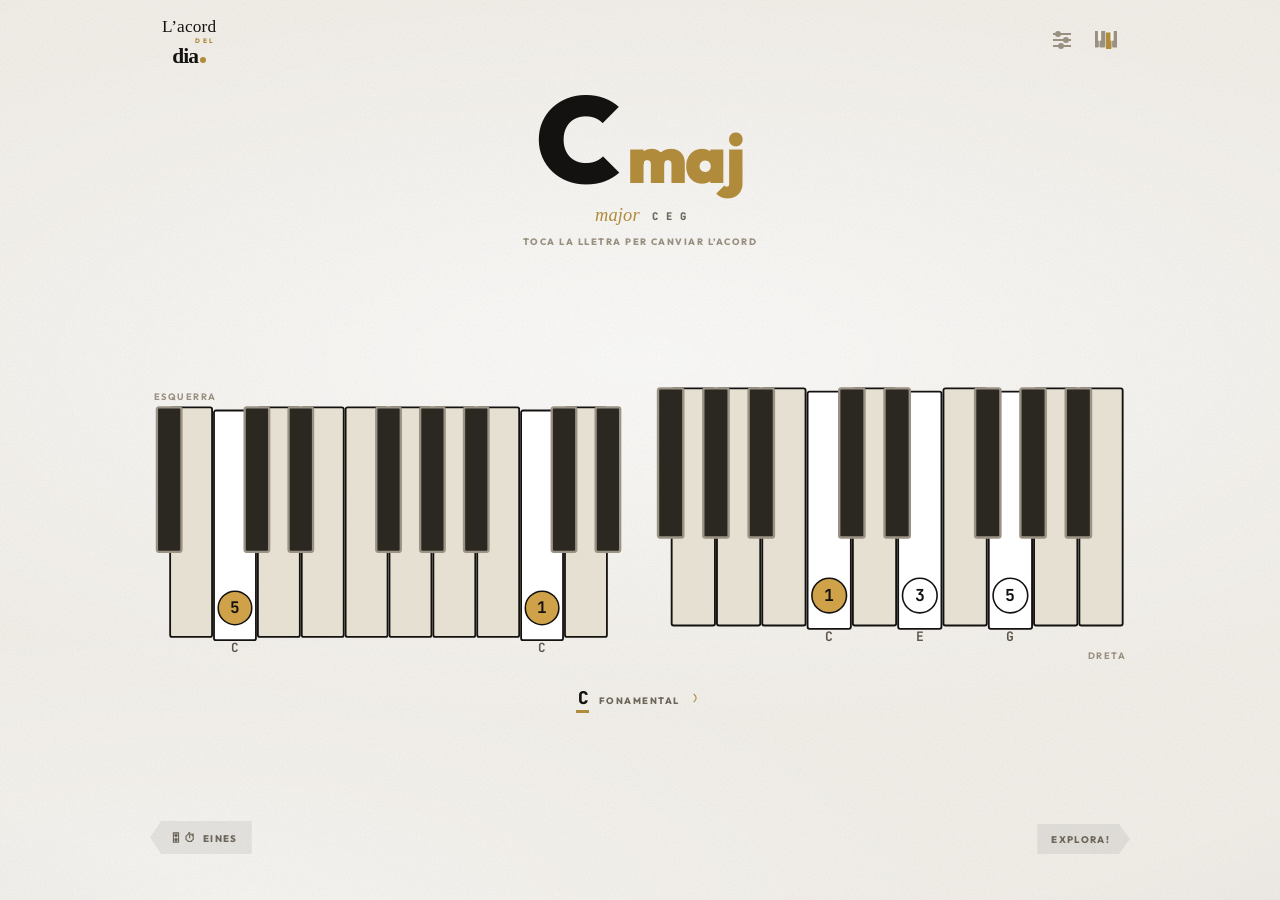
==== commit 42f1aeab: "Add files via upload" ====
--- a/index.html
+++ b/index.html
@@ -1,16 +1,30 @@
 <!DOCTYPE html>
-<html lang="ca" style="background:#060605">
+<html lang="ca" data-theme="light" style="background:#F4F1EB">
 <head>
 <meta charset="utf-8">
 <meta name="viewport" content="width=device-width, initial-scale=1, maximum-scale=1, user-scalable=no, viewport-fit=cover, interactive-widget=resizes-content">
-<meta name="theme-color" content="#060605">
-<meta name="color-scheme" content="dark">
+<meta name="theme-color" content="#F4F1EB">
+<meta name="color-scheme" content="light">
 <meta name="description" content="Formes d'acords per a guitarra i piano, amb digitació de les dues mans. Pensat per practicar al mòbil.">
 <meta name="mobile-web-app-capable" content="yes">
 <meta name="apple-mobile-web-app-capable" content="yes">
 <meta name="apple-mobile-web-app-title" content="Acords">
 <meta name="format-detection" content="telephone=no">
-<meta name="apple-mobile-web-app-status-bar-style" content="black-translucent">
+<meta name="apple-mobile-web-app-status-bar-style" content="default">
+<script>
+/* la pell guardada, abans de pintar res: cap llampec del color equivocat */
+(function () {
+  try {
+    if (localStorage.getItem('ac.theme') === 'dark') {
+      var d = document.documentElement;
+      d.removeAttribute('data-theme');
+      d.style.background = '#060605';
+      document.querySelector('meta[name="theme-color"]').setAttribute('content', '#060605');
+      document.querySelector('meta[name="color-scheme"]').setAttribute('content', 'dark');
+    }
+  } catch (e) { /* navegacio privada: es queda clar */ }
+})();
+</script>
 <title>Acords · guitarra i piano</title>
 <link rel="manifest" href="manifest.webmanifest">
 <link rel="preconnect" href="https://fonts.googleapis.com">
@@ -18,25 +32,25 @@
 <link rel="stylesheet" href="https://fonts.googleapis.com/css2?family=Outfit:wght@500;700;800;900&family=Fraunces:opsz,wght@9..144,600;9..144,700;9..144,900&family=Instrument+Serif:ital@0;1&family=JetBrains+Mono:wght@500;700;800&display=swap">
 <link rel="icon" href="icon.svg" type="image/svg+xml">
 <link rel="apple-touch-icon" href="apple-touch-icon.png">
-<link rel="stylesheet" href="css/practice.css?v=98">
-<link rel="stylesheet" href="css/quina.css?v=98">
+<link rel="stylesheet" href="css/practice.css?v=100">
+<link rel="stylesheet" href="css/quina.css?v=100">
 </head>
 <body>
 
 <div id="app"></div>
 
-<script src="js/theory.js?v=98"></script>
-<script src="js/audio.js?v=98"></script>
-<script src="js/piano.js?v=98"></script>
-<script src="js/fretboard.js?v=98"></script>
-<script src="js/shapes.js?v=98"></script>
-<script src="js/config.js?v=98"></script>
-<script src="js/tools.js?v=98"></script>
-<script src="js/cercle.js?v=98"></script>
-<script src="js/practice.js?v=98"></script>
-<script src="js/quina.js?v=98"></script>
+<script src="js/theory.js?v=100"></script>
+<script src="js/audio.js?v=100"></script>
+<script src="js/piano.js?v=100"></script>
+<script src="js/fretboard.js?v=100"></script>
+<script src="js/shapes.js?v=100"></script>
+<script src="js/config.js?v=100"></script>
+<script src="js/tools.js?v=100"></script>
+<script src="js/cercle.js?v=100"></script>
+<script src="js/practice.js?v=100"></script>
+<script src="js/quina.js?v=100"></script>
 <script>
-Config.load('data/chords.json?v=98').then(function () {
+Config.load('data/chords.json?v=100').then(function () {
   Practice.start();
   /* els enllaços del joc porten aquí */
   if (location.hash === '#quina') { Quina.open(); }
--- a/css/practice.css
+++ b/css/practice.css
@@ -781,26 +781,28 @@
   opacity: 0; transition: opacity .3s ease;
   pointer-events: none;
 }
+:root[data-theme="light"] .fp-pos { background: rgba(20, 18, 16, .1); }
 .fp-pos i {
   position: absolute; top: 0; height: 100%;
   background: var(--beige); border-radius: 2px;
 }
 
-/* mes posicions: sota el final del diapaso, en flux (mai a sobre
-   de res) i arran del mastil */
-.pos-row {
-  flex: none;
-  width: 100%; max-width: min(440px, 100%);
-  margin: 0 auto;
-  display: flex; justify-content: flex-end;
-}
+/* mes posicions: la fletxa DINS del mastil, a la punta de baix */
+.diagram.narrow { position: relative; }
 .pos-next {
+  position: absolute; right: 6%; bottom: 17%;
   appearance: none; border: 0; background: none; cursor: pointer;
   display: flex; align-items: center; gap: 7px;
-  padding: 6px 10px;
+  padding: 8px 10px;
   font-size: .58rem; font-weight: var(--w-caps); letter-spacing: .16em; text-transform: uppercase;
-  color: var(--dim);
+  color: var(--muted);
   white-space: nowrap;
+  text-shadow: 0 0 6px var(--bg);
+}
+/* en apaisat el mastil s'ajeu: la punta es a la dreta */
+.pos-next.jagut {
+  right: 2%; bottom: auto; top: 50%;
+  transform: translateY(-50%);
 }
 .pos-next .pos-arrow svg { width: 13px; height: 13px; display: block; }
 .pos-next .pos-arrow { color: var(--beige); }
@@ -1010,14 +1012,16 @@
   justify-content: center; justify-items: center;
   gap: 10px 56px;
 }
+/* a les graelles, el cos es doblega als mobils estrets: tres o quatre
+   columnes de noms llargs (Cmaj7) no hi cabrien */
 .cf-chips.n5, .cf-chips.n6 {
-  --chip: 2.7rem;
+  --chip: min(2.7rem, 9vw);
   display: grid; grid-template-columns: repeat(3, auto);
   justify-content: center; justify-items: center;
   gap: 10px 40px;
 }
 .cf-chips.n7, .cf-chips.n8 {
-  --chip: 2.1rem;
+  --chip: min(2.1rem, 6.5vw);
   display: grid; grid-template-columns: repeat(4, auto);
   justify-content: center; justify-items: center;
   gap: 10px 30px;
